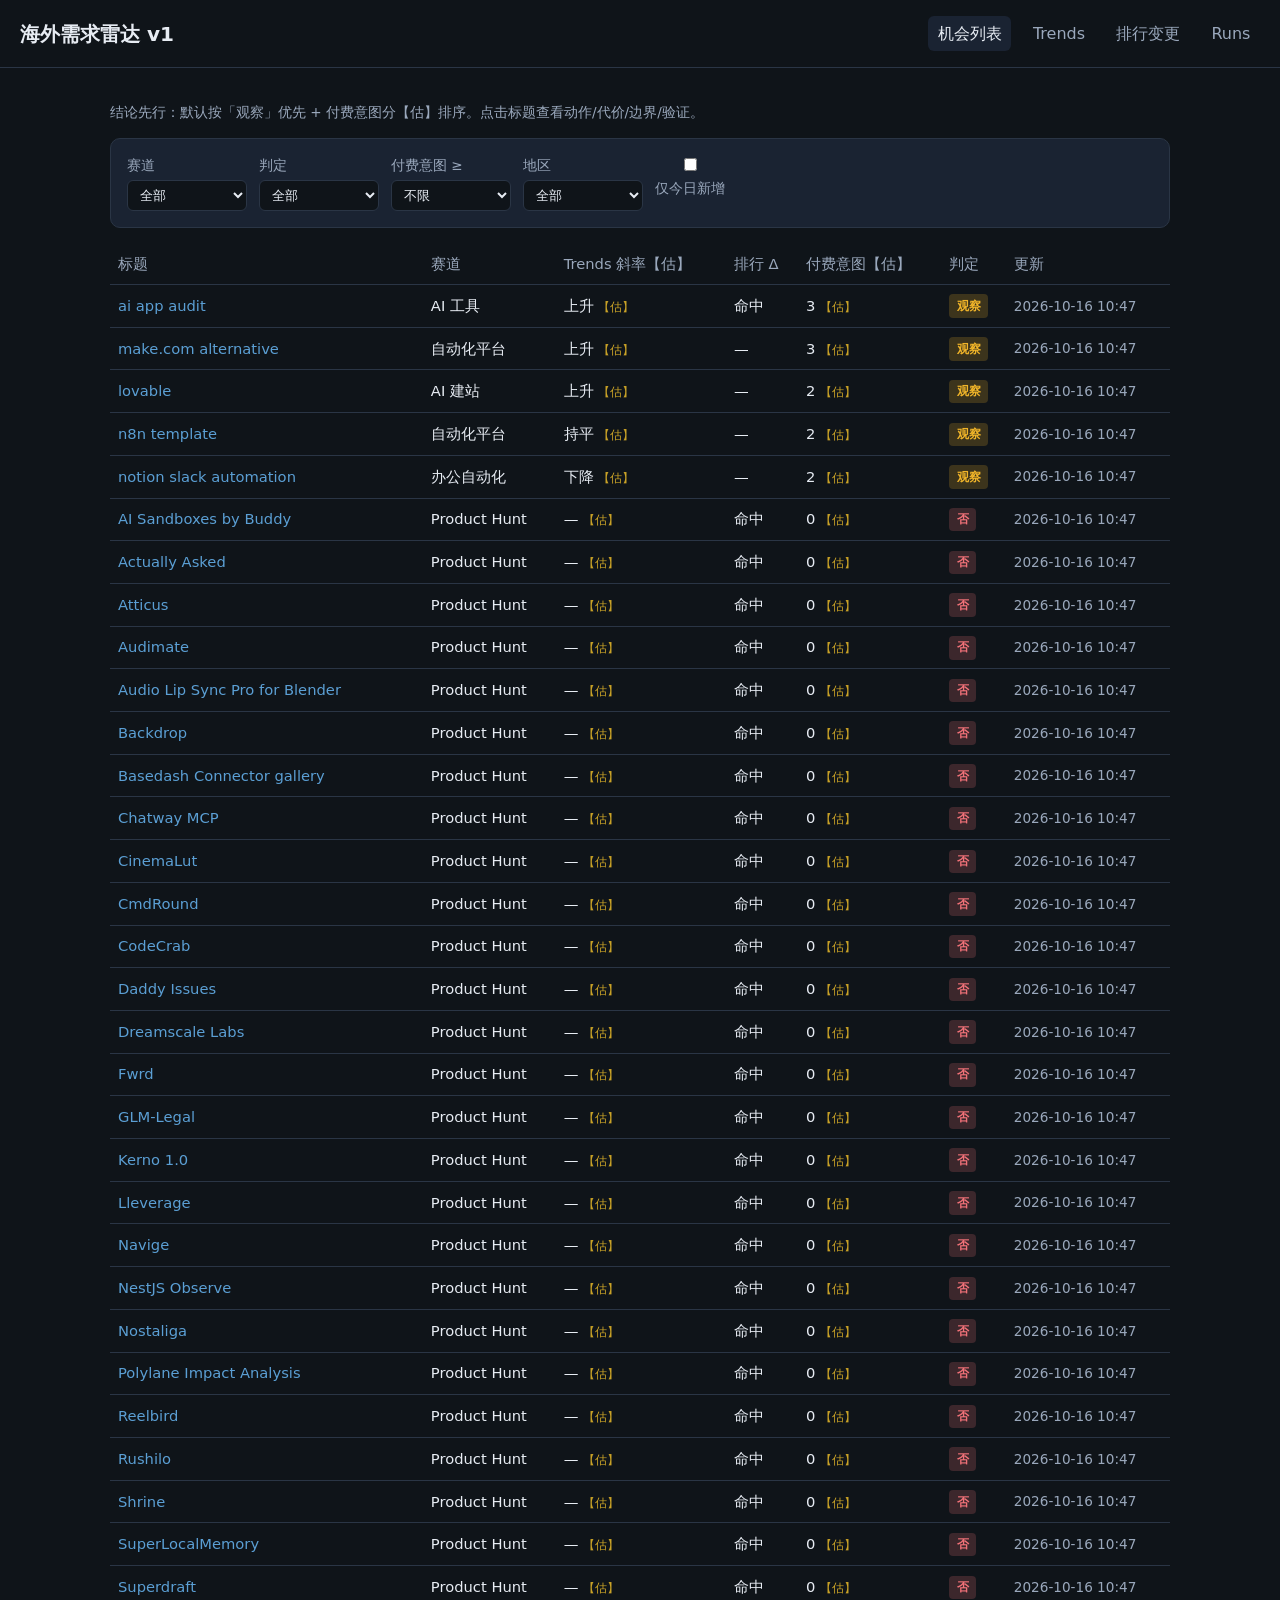
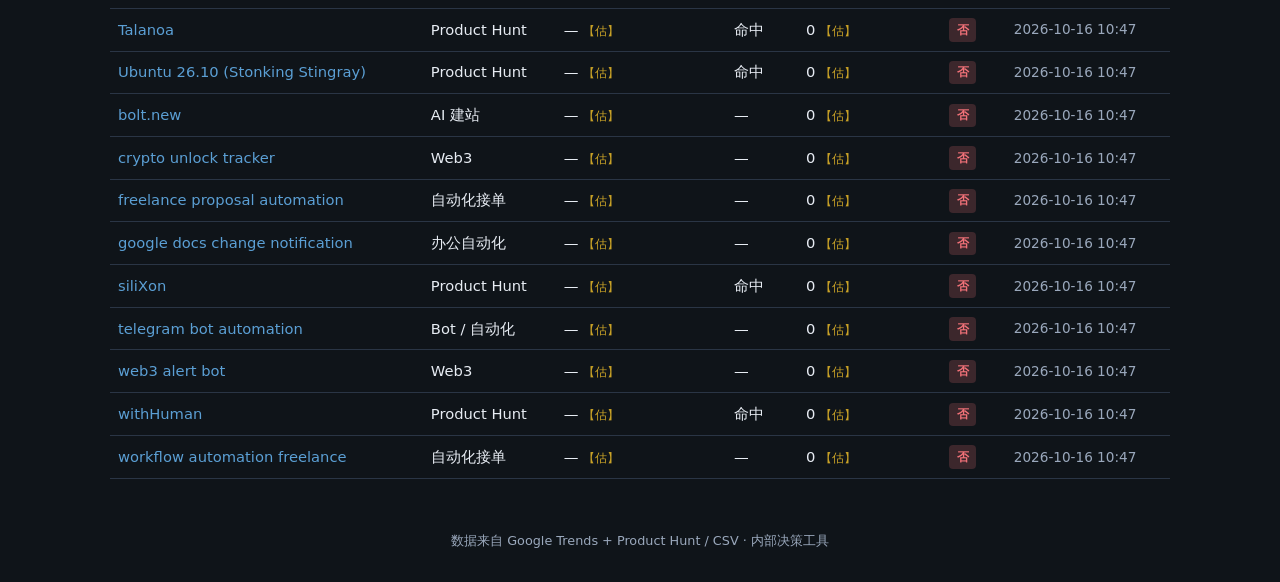
==== public/index.html @ d0a4141d "feat: 海外需求雷达 v1 — 四步流水线、静态站与 GitHub Actions Co-authored-by: gaopfEditer <1241961245@qq.com>" ====
<!DOCTYPE html>
<html lang="zh-Hans">
<head>
  <meta charset="UTF-8" />
  <meta name="viewport" content="width=device-width, initial-scale=1" />
  <title>海外需求雷达 — 机会列表</title>
  <link rel="stylesheet" href="assets/style.css" />
</head>
<body data-page="opportunities">
  <header>
    <h1>海外需求雷达 v1</h1>
    <nav>
      <a href="index.html" data-page="opportunities">机会列表</a>
      <a href="trends.html" data-page="trends">Trends</a>
      <a href="rankings.html" data-page="rankings">排行变更</a>
      <a href="runs.html" data-page="runs">Runs</a>
    </nav>
  </header>
  <main>
    <p class="meta">结论先行：默认按「观察」优先 + 付费意图分【估】排序。点击标题查看动作/代价/边界/验证。</p>
    <div class="filters" id="filters">
      <label>赛道 <select id="f-track"><option value="">全部</option></select></label>
      <label>判定 <select id="f-verdict"><option value="">全部</option><option>做</option><option>观察</option><option>否</option></select></label>
      <label>付费意图 ≥ <select id="f-pay"><option value="">不限</option><option value="1">1</option><option value="2">2</option><option value="3">3</option></select></label>
      <label>地区 <select id="f-geo"><option value="">全部</option></select></label>
      <label><input type="checkbox" id="f-today" /> 仅今日新增</label>
    </div>
    <table>
      <thead>
        <tr>
          <th>标题</th>
          <th>赛道</th>
          <th>Trends 斜率【估】</th>
          <th>排行 Δ</th>
          <th>付费意图【估】</th>
          <th>判定</th>
          <th class="hide-sm">更新</th>
        </tr>
      </thead>
      <tbody id="rows"></tbody>
    </table>
  </main>
  <footer>数据来自 Google Trends + Product Hunt / CSV · 内部决策工具</footer>
  <script type="module">
    import { loadJson, setActiveNav, verdictBadge, todayHK } from "./assets/app.js";
    setActiveNav();
    const data = await loadJson("opportunities.json");
    const cards = data.cards || [];
    const tracks = [...new Set(cards.map((c) => c.track))].sort();
    const geos = [...new Set(cards.map((c) => c.geo).filter(Boolean))].sort();
    const fTrack = document.getElementById("f-track");
    tracks.forEach((t) => { const o = document.createElement("option"); o.value = t; o.textContent = t; fTrack.appendChild(o); });
    const fGeo = document.getElementById("f-geo");
    geos.forEach((g) => { const o = document.createElement("option"); o.value = g; o.textContent = g; fGeo.appendChild(o); });

    function render() {
      const track = fTrack.value;
      const verdict = document.getElementById("f-verdict").value;
      const payMin = document.getElementById("f-pay").value;
      const geo = fGeo.value;
      const todayOnly = document.getElementById("f-today").checked;
      const t = todayHK();
      const filtered = cards.filter((c) => {
        if (track && c.track !== track) return false;
        if (verdict && c.verdict !== verdict) return false;
        if (payMin && (c.pay_intent_score || 0) < Number(payMin)) return false;
        if (geo && c.geo !== geo) return false;
        if (todayOnly && !(c.created_at || "").startsWith(t)) return false;
        return true;
      });
      document.getElementById("rows").innerHTML = filtered.map((c) => `
        <tr>
          <td><a href="detail.html?id=${encodeURIComponent(c.id)}">${c.title}</a></td>
          <td>${c.track}</td>
          <td>${c.slope_90d || "—"} <span class="est">【估】</span></td>
          <td>${c.rank_delta != null ? c.rank_delta : (c.ranking_hit === "yes" ? "命中" : "—")}</td>
          <td>${c.pay_intent_score ?? 0} <span class="est">【估】</span></td>
          <td>${verdictBadge(c.verdict)}</td>
          <td class="hide-sm meta">${(c.updated_at || "").slice(0, 16)}</td>
        </tr>
      `).join("") || "<tr><td colspan='7'>无匹配机会卡</td></tr>";
    }
    ["change", "input"].forEach((ev) => document.getElementById("filters").addEventListener(ev, render));
    render();
  </script>
</body>
</html>
---- public/assets/style.css ----
:root {
  --bg: #0f1419;
  --card: #1a2332;
  --text: #e7ecf3;
  --muted: #9aa8bc;
  --accent: #5b9fd4;
  --green: #3dd68c;
  --amber: #f0b429;
  --red: #f07178;
  --border: #2a3545;
  --est: #c9a227;
}
* { box-sizing: border-box; }
body {
  margin: 0;
  font-family: "Segoe UI", system-ui, sans-serif;
  background: var(--bg);
  color: var(--text);
  line-height: 1.5;
}
a { color: var(--accent); text-decoration: none; }
a:hover { text-decoration: underline; }
header {
  padding: 1rem 1.25rem;
  border-bottom: 1px solid var(--border);
  display: flex;
  flex-wrap: wrap;
  gap: 1rem;
  align-items: center;
  justify-content: space-between;
}
header h1 { margin: 0; font-size: 1.25rem; font-weight: 600; }
nav { display: flex; flex-wrap: wrap; gap: 0.75rem; }
nav a {
  color: var(--muted);
  padding: 0.35rem 0.6rem;
  border-radius: 6px;
}
nav a.active, nav a:hover { color: var(--text); background: var(--card); }
main { max-width: 1100px; margin: 0 auto; padding: 1.25rem; }
.filters {
  display: flex;
  flex-wrap: wrap;
  gap: 0.75rem;
  margin-bottom: 1rem;
  padding: 1rem;
  background: var(--card);
  border-radius: 10px;
  border: 1px solid var(--border);
}
.filters label { font-size: 0.85rem; color: var(--muted); display: flex; flex-direction: column; gap: 0.25rem; }
select, input[type="search"] {
  background: var(--bg);
  color: var(--text);
  border: 1px solid var(--border);
  border-radius: 6px;
  padding: 0.4rem 0.5rem;
  min-width: 120px;
}
table {
  width: 100%;
  border-collapse: collapse;
  font-size: 0.92rem;
}
th, td {
  text-align: left;
  padding: 0.55rem 0.5rem;
  border-bottom: 1px solid var(--border);
}
th { color: var(--muted); font-weight: 500; }
tr:hover td { background: rgba(255,255,255,0.02); }
.badge {
  display: inline-block;
  padding: 0.15rem 0.45rem;
  border-radius: 4px;
  font-size: 0.78rem;
  font-weight: 600;
}
.badge-做 { background: rgba(61,214,140,0.2); color: var(--green); }
.badge-观察 { background: rgba(240,180,41,0.2); color: var(--amber); }
.badge-否 { background: rgba(240,113,120,0.2); color: var(--red); }
.est { color: var(--est); font-size: 0.75rem; }
.card-detail section {
  background: var(--card);
  border: 1px solid var(--border);
  border-radius: 10px;
  padding: 1rem 1.1rem;
  margin-bottom: 1rem;
}
.card-detail h2 { margin: 0 0 0.5rem; font-size: 1rem; color: var(--accent); }
.meta { color: var(--muted); font-size: 0.85rem; margin-bottom: 1rem; }
.status-ok { color: var(--green); }
.status-fail { color: var(--red); }
.status-partial { color: var(--amber); }
footer {
  text-align: center;
  padding: 2rem 1rem;
  color: var(--muted);
  font-size: 0.8rem;
}
@media (max-width: 640px) {
  table { font-size: 0.82rem; }
  .hide-sm { display: none; }
}
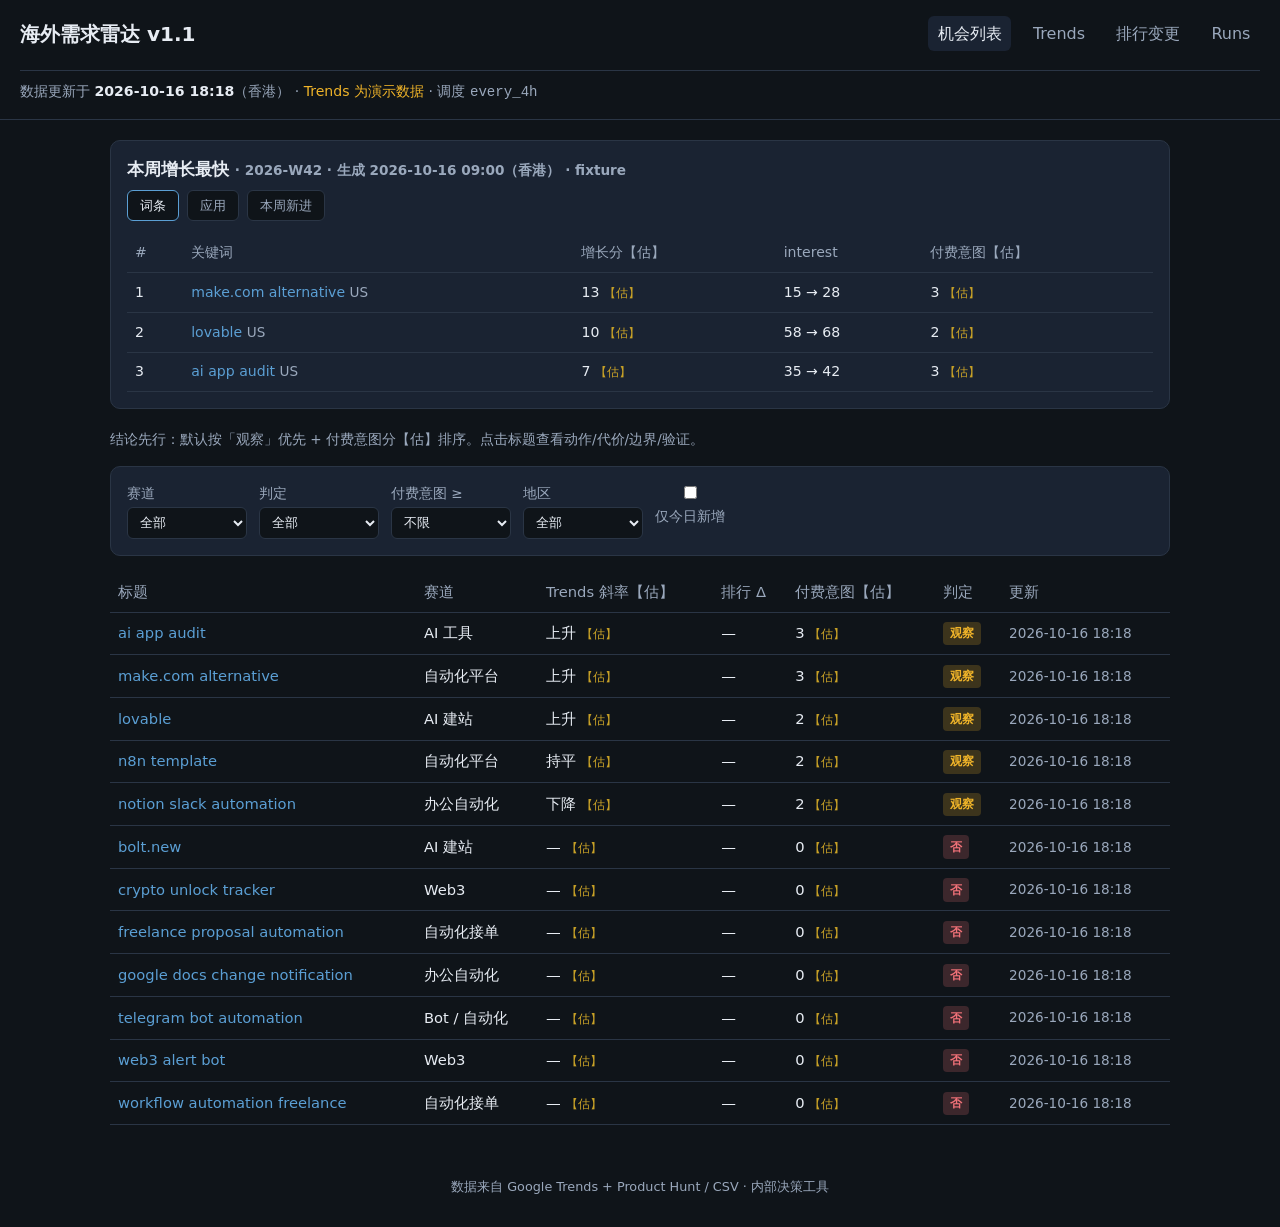
==== commit bccb87ea: "feat: v1.1 每4h调度、meta 页眉、周榜步骤 E 与首页区块 Co-authored-by: gaopfEditer <1241961245@qq.com>" ====
--- a/public/index.html
+++ b/public/index.html
@@ -8,15 +8,35 @@
 </head>
 <body data-page="opportunities">
   <header>
-    <h1>海外需求雷达 v1</h1>
-    <nav>
-      <a href="index.html" data-page="opportunities">机会列表</a>
-      <a href="trends.html" data-page="trends">Trends</a>
-      <a href="rankings.html" data-page="rankings">排行变更</a>
-      <a href="runs.html" data-page="runs">Runs</a>
-    </nav>
+    <div class="header-top">
+      <h1>海外需求雷达 v1.1</h1>
+      <nav>
+        <a href="index.html" data-page="opportunities">机会列表</a>
+        <a href="trends.html" data-page="trends">Trends</a>
+        <a href="rankings.html" data-page="rankings">排行变更</a>
+        <a href="runs.html" data-page="runs">Runs</a>
+      </nav>
+    </div>
+    <div id="site-meta-bar" class="site-meta-bar">加载元数据…</div>
   </header>
   <main>
+    <section class="weekly-section" id="weekly">
+      <h2>本周增长最快 <span class="meta" id="weekly-label"></span></h2>
+      <div class="weekly-tabs">
+        <button type="button" class="active" data-tab="kw">词条</button>
+        <button type="button" data-tab="apps">应用</button>
+        <button type="button" data-tab="new">本周新进</button>
+      </div>
+      <div class="weekly-panel active" data-panel="kw">
+        <table><thead><tr><th>#</th><th>关键词</th><th>增长分【估】</th><th>interest</th><th>付费意图【估】</th></tr></thead><tbody id="weekly-kw"></tbody></table>
+      </div>
+      <div class="weekly-panel" data-panel="apps">
+        <table><thead><tr><th>#</th><th>产品</th><th>增长分【估】</th><th>名次 Δ</th><th>信号</th></tr></thead><tbody id="weekly-apps"></tbody></table>
+      </div>
+      <div class="weekly-panel" data-panel="new">
+        <table><thead><tr><th>#</th><th>产品</th><th>名次</th><th>信号</th></tr></thead><tbody id="weekly-new"></tbody></table>
+      </div>
+    </section>
     <p class="meta">结论先行：默认按「观察」优先 + 付费意图分【估】排序。点击标题查看动作/代价/边界/验证。</p>
     <div class="filters" id="filters">
       <label>赛道 <select id="f-track"><option value="">全部</option></select></label>
@@ -42,8 +62,43 @@
   </main>
   <footer>数据来自 Google Trends + Product Hunt / CSV · 内部决策工具</footer>
   <script type="module">
-    import { loadJson, setActiveNav, verdictBadge, todayHK } from "./assets/app.js";
+    import { loadJson, setActiveNav, verdictBadge, todayHK, renderSiteMetaBar, initWeeklyTabs, formatMetaDisplay } from "./assets/app.js";
     setActiveNav();
+    await renderSiteMetaBar();
+    initWeeklyTabs();
+
+    try {
+      const weekly = await loadJson("weekly_movers.json");
+      document.getElementById("weekly-label").textContent =
+        `· ${weekly.week || ""} · 生成 ${formatMetaDisplay(weekly.generated_at)}（香港）${weekly.source === "fixture" ? " · fixture" : ""}`;
+      const kwRows = (weekly.keywords_top || []).map((r) => `
+        <tr>
+          <td>${r.rank}</td>
+          <td><a href="trends.html">${r.keyword}</a> <span class="meta">${r.geo || ""}</span></td>
+          <td>${r.growth_score} <span class="est">【估】</span></td>
+          <td>${r.interest_prev} → ${r.interest_now}</td>
+          <td>${r.pay_intent_score ?? 0} <span class="est">【估】</span></td>
+        </tr>`).join("") || "<tr><td colspan='5'>暂无周榜词条</td></tr>";
+      document.getElementById("weekly-kw").innerHTML = kwRows;
+      document.getElementById("weekly-apps").innerHTML = (weekly.apps_top || []).map((r) => `
+        <tr>
+          <td>${r.rank}</td>
+          <td>${r.url ? `<a href="${r.url}" target="_blank" rel="noopener">${r.name}</a>` : r.name}</td>
+          <td>${r.growth_score ?? "—"} <span class="est">【估】</span></td>
+          <td>${r.rank_delta ?? "—"}</td>
+          <td>${r.signal_note || "—"}</td>
+        </tr>`).join("") || "<tr><td colspan='5'>暂无</td></tr>";
+      document.getElementById("weekly-new").innerHTML = (weekly.new_entries || []).map((r) => `
+        <tr>
+          <td>${r.rank}</td>
+          <td>${r.url ? `<a href="${r.url}" target="_blank" rel="noopener">${r.name}</a>` : r.name}</td>
+          <td>${r.rank_now ?? "—"}</td>
+          <td>${r.signal_note || "新进榜"}</td>
+        </tr>`).join("") || "<tr><td colspan='4'>暂无新进</td></tr>";
+    } catch (e) {
+      document.getElementById("weekly-label").textContent = "· 无法加载 weekly_movers.json";
+    }
+
     const data = await loadJson("opportunities.json");
     const cards = data.cards || [];
     const tracks = [...new Set(cards.map((c) => c.track))].sort();
--- a/public/assets/style.css
+++ b/public/assets/style.css
@@ -24,12 +24,48 @@
   padding: 1rem 1.25rem;
   border-bottom: 1px solid var(--border);
   display: flex;
+  flex-direction: column;
+  gap: 0.5rem;
+}
+.header-top {
+  display: flex;
   flex-wrap: wrap;
   gap: 1rem;
   align-items: center;
   justify-content: space-between;
+  width: 100%;
 }
 header h1 { margin: 0; font-size: 1.25rem; font-weight: 600; }
+.site-meta-bar {
+  width: 100%;
+  margin-top: 0.65rem;
+  padding-top: 0.65rem;
+  border-top: 1px solid var(--border);
+  font-size: 0.88rem;
+  color: var(--muted);
+}
+.site-meta-bar strong { color: var(--text); }
+.weekly-section {
+  margin-bottom: 1.25rem;
+  padding: 1rem;
+  background: var(--card);
+  border: 1px solid var(--border);
+  border-radius: 10px;
+}
+.weekly-section h2 { margin: 0 0 0.5rem; font-size: 1.05rem; }
+.weekly-tabs { display: flex; gap: 0.5rem; margin-bottom: 0.75rem; }
+.weekly-tabs button {
+  background: var(--bg);
+  color: var(--muted);
+  border: 1px solid var(--border);
+  border-radius: 6px;
+  padding: 0.35rem 0.75rem;
+  cursor: pointer;
+}
+.weekly-tabs button.active { color: var(--text); border-color: var(--accent); }
+.weekly-panel { display: none; }
+.weekly-panel.active { display: block; }
+.weekly-panel table { font-size: 0.88rem; }
 nav { display: flex; flex-wrap: wrap; gap: 0.75rem; }
 nav a {
   color: var(--muted);
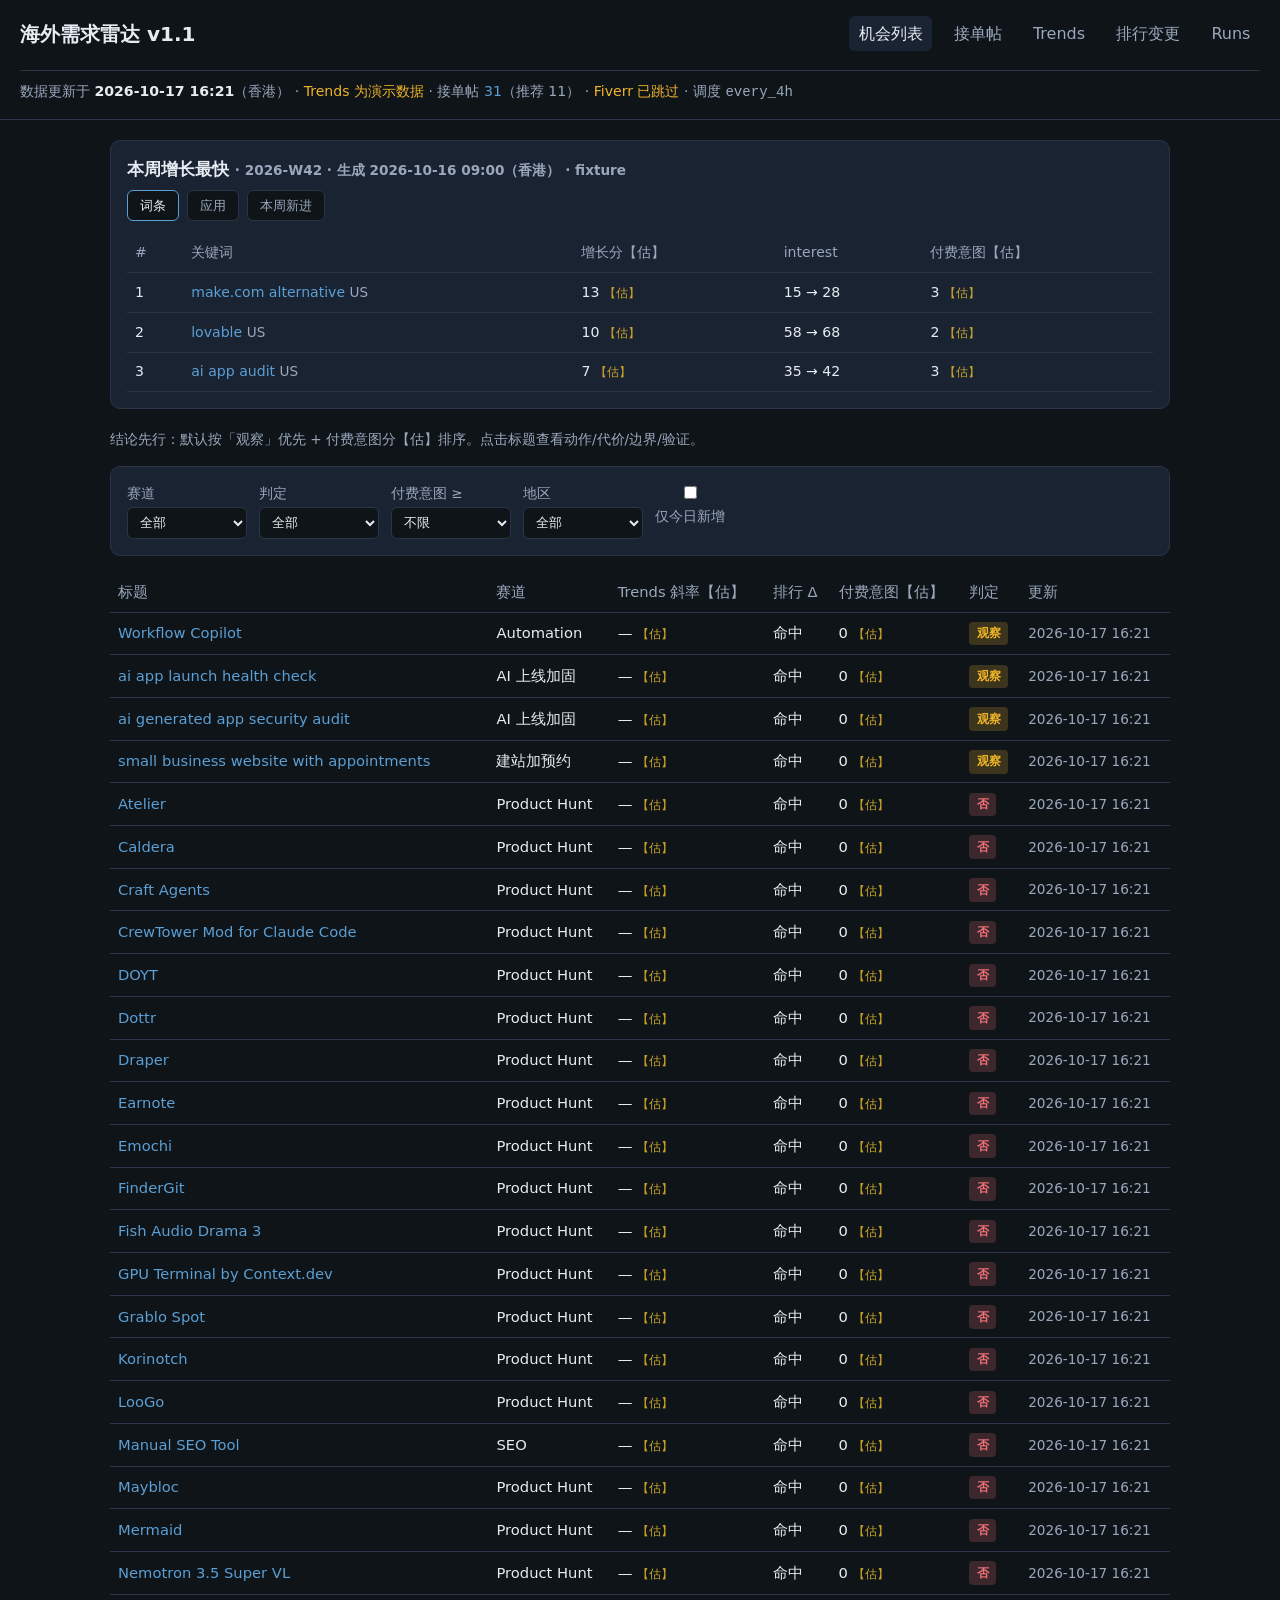
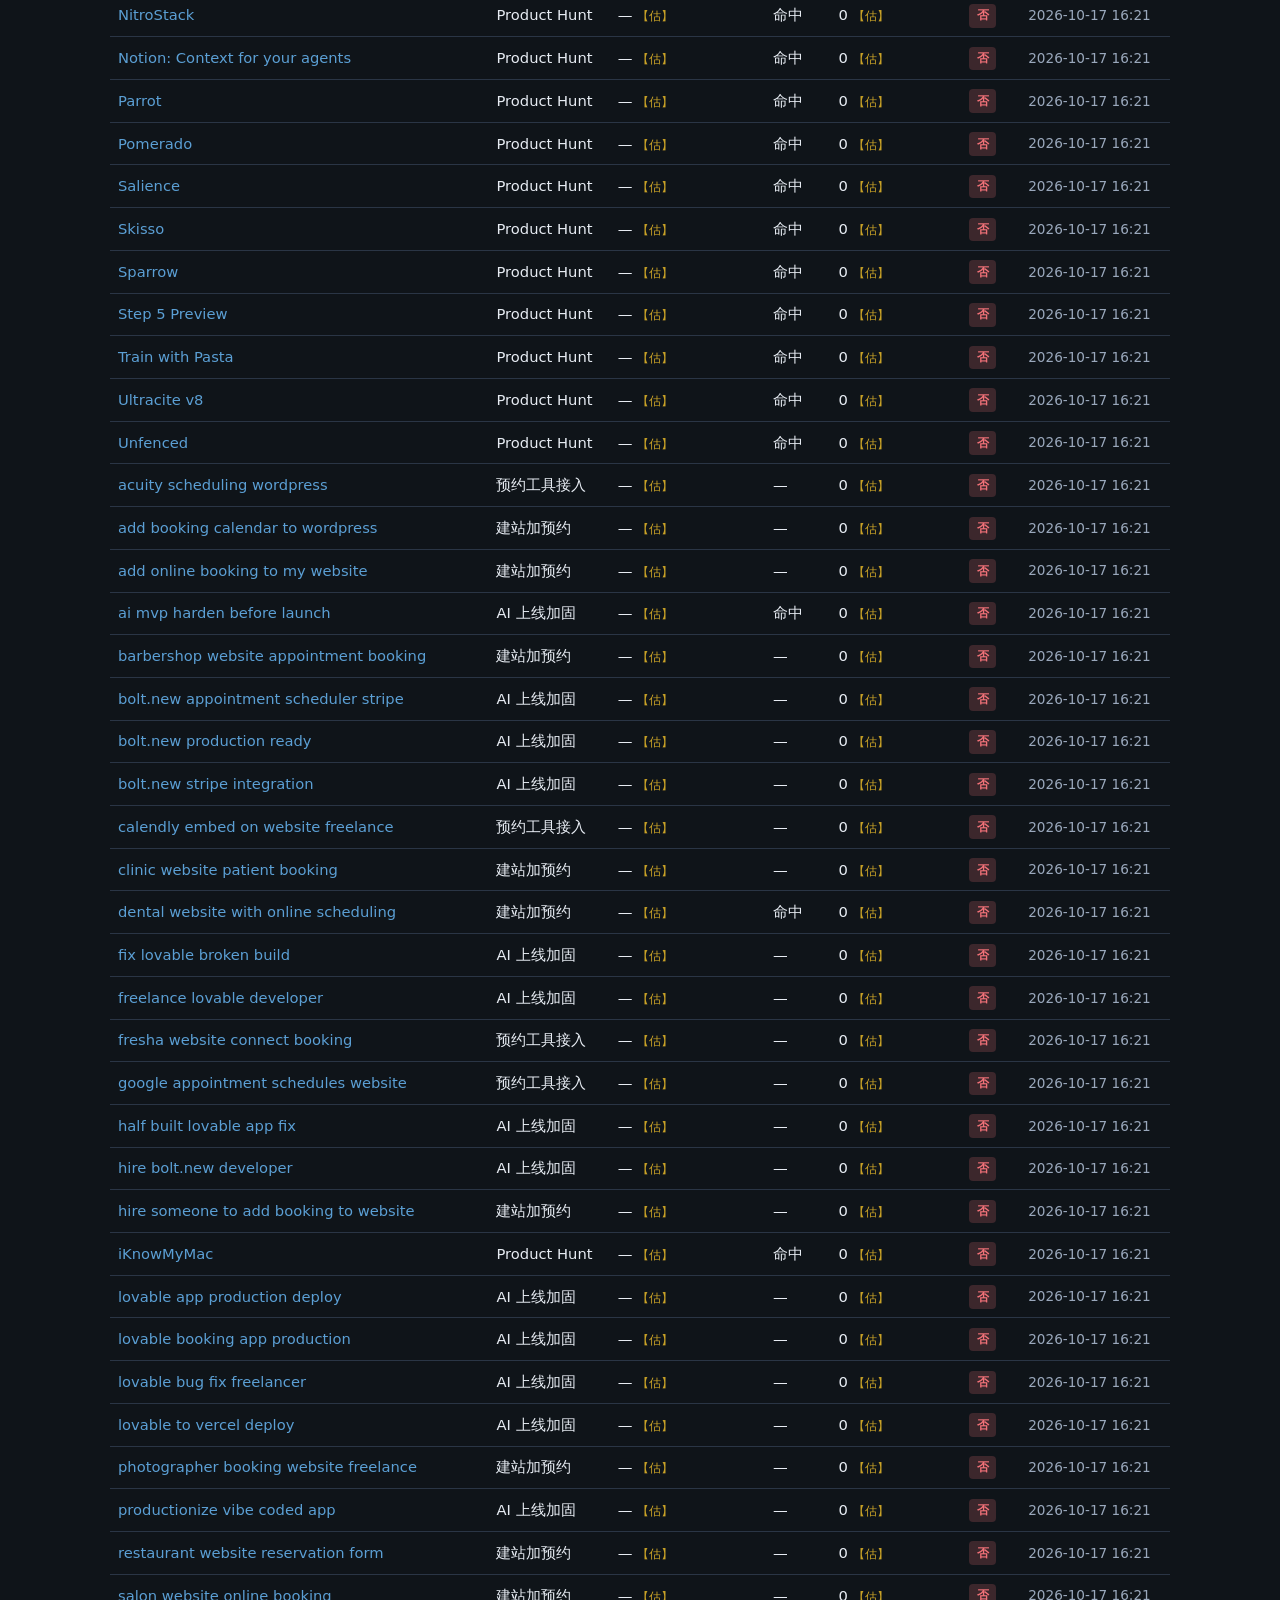
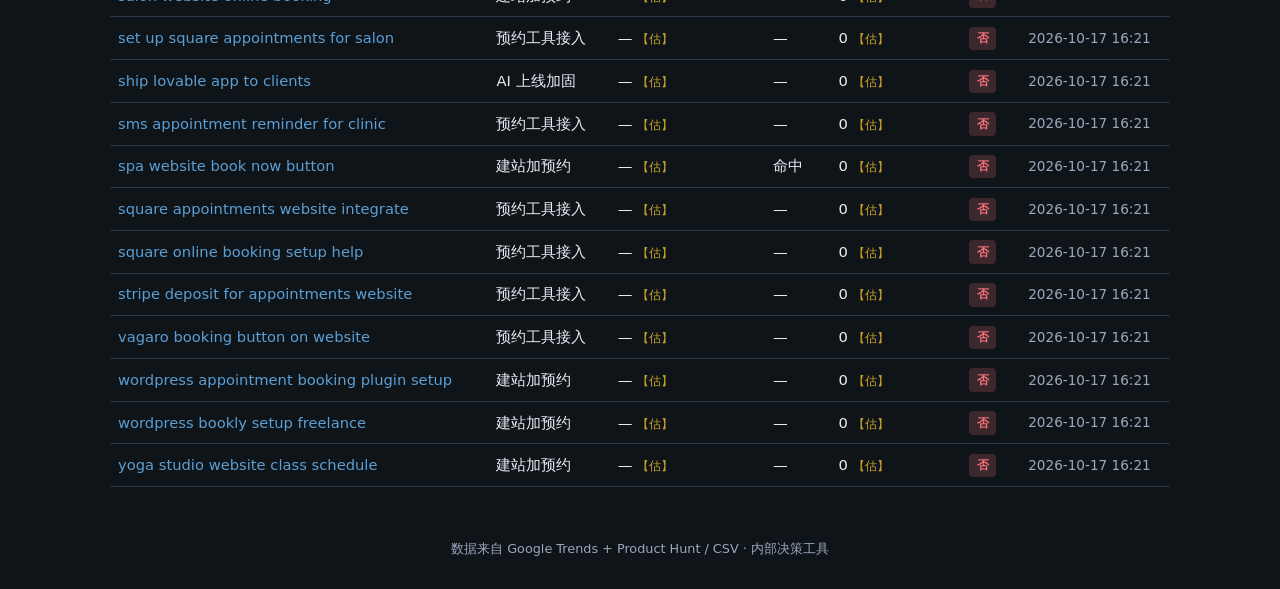
==== commit 36d73dd0: "feat(jobs): Freelancer/Fiverr open leads ingest and jobs panel - Add dual-track screening lib and in" ====
--- a/public/index.html
+++ b/public/index.html
@@ -12,6 +12,7 @@
       <h1>海外需求雷达 v1.1</h1>
       <nav>
         <a href="index.html" data-page="opportunities">机会列表</a>
+        <a href="jobs.html" data-page="jobs">接单帖</a>
         <a href="trends.html" data-page="trends">Trends</a>
         <a href="rankings.html" data-page="rankings">排行变更</a>
         <a href="runs.html" data-page="runs">Runs</a>
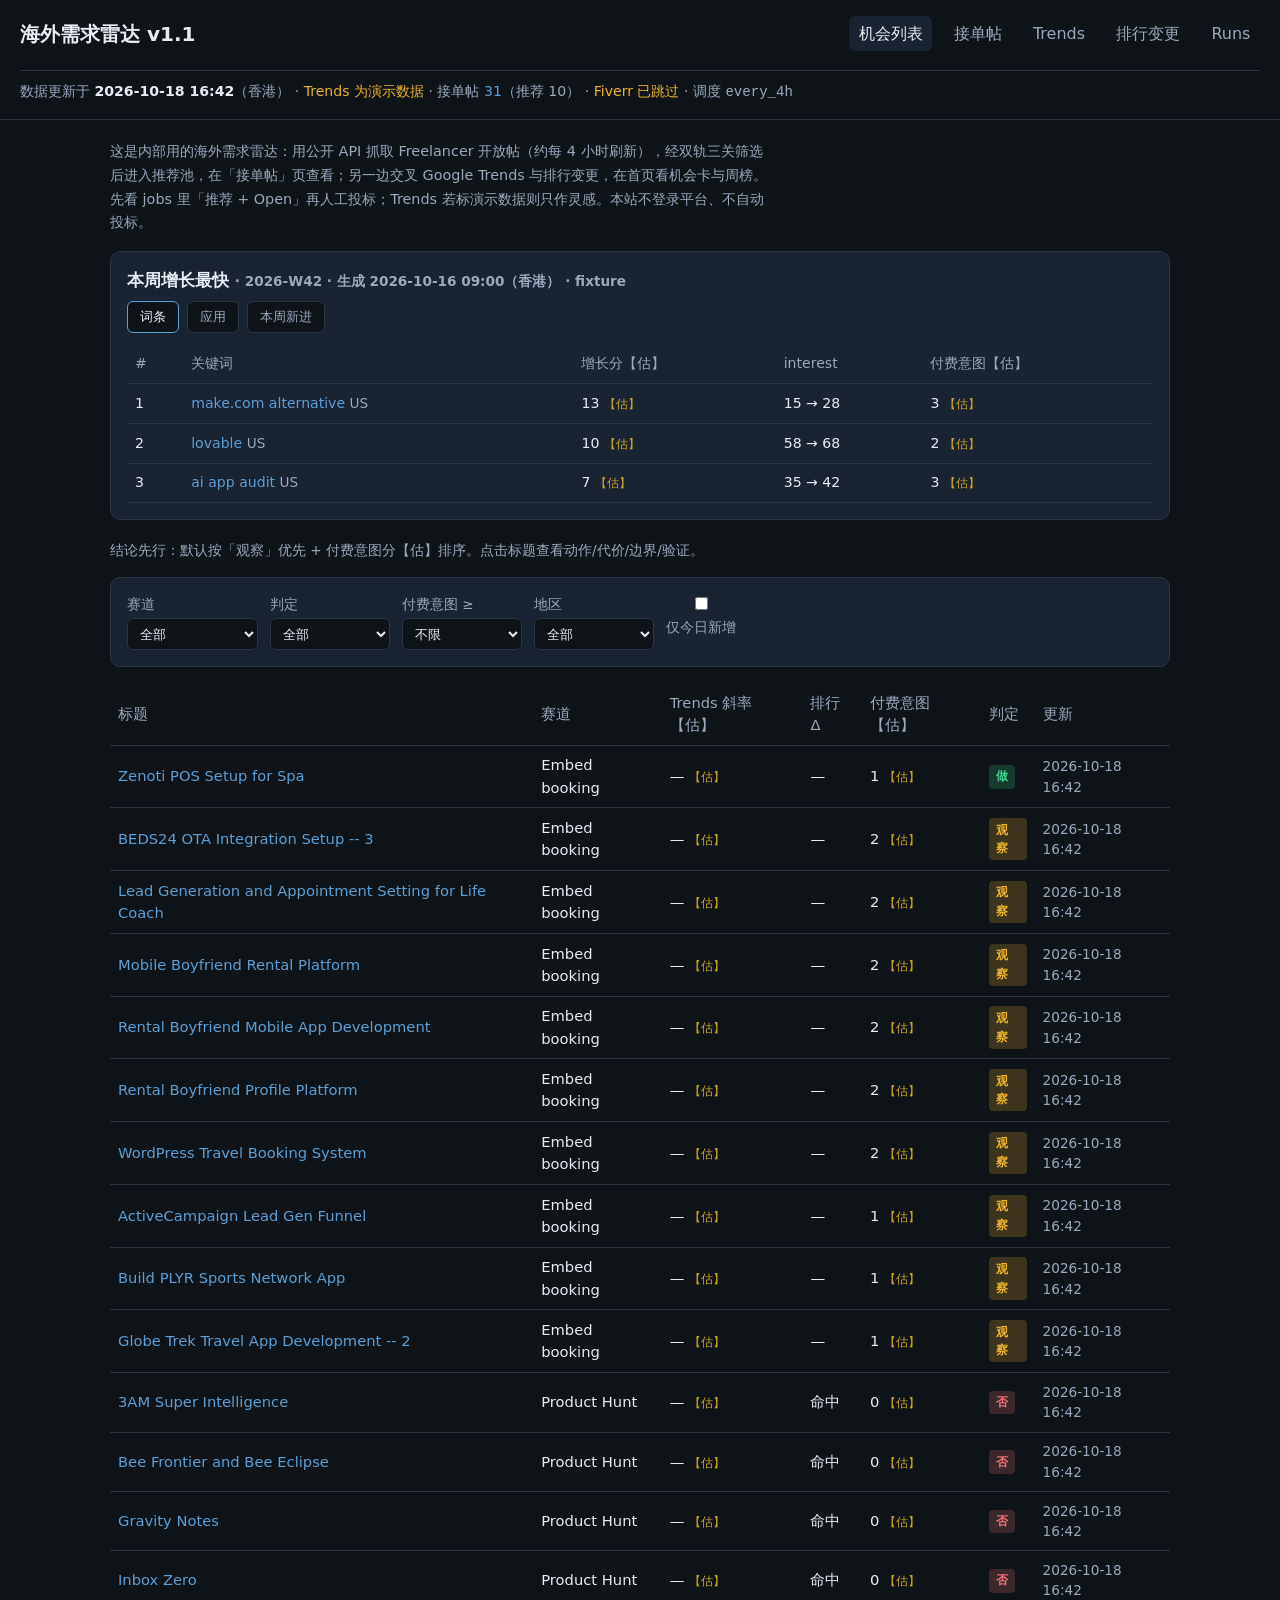
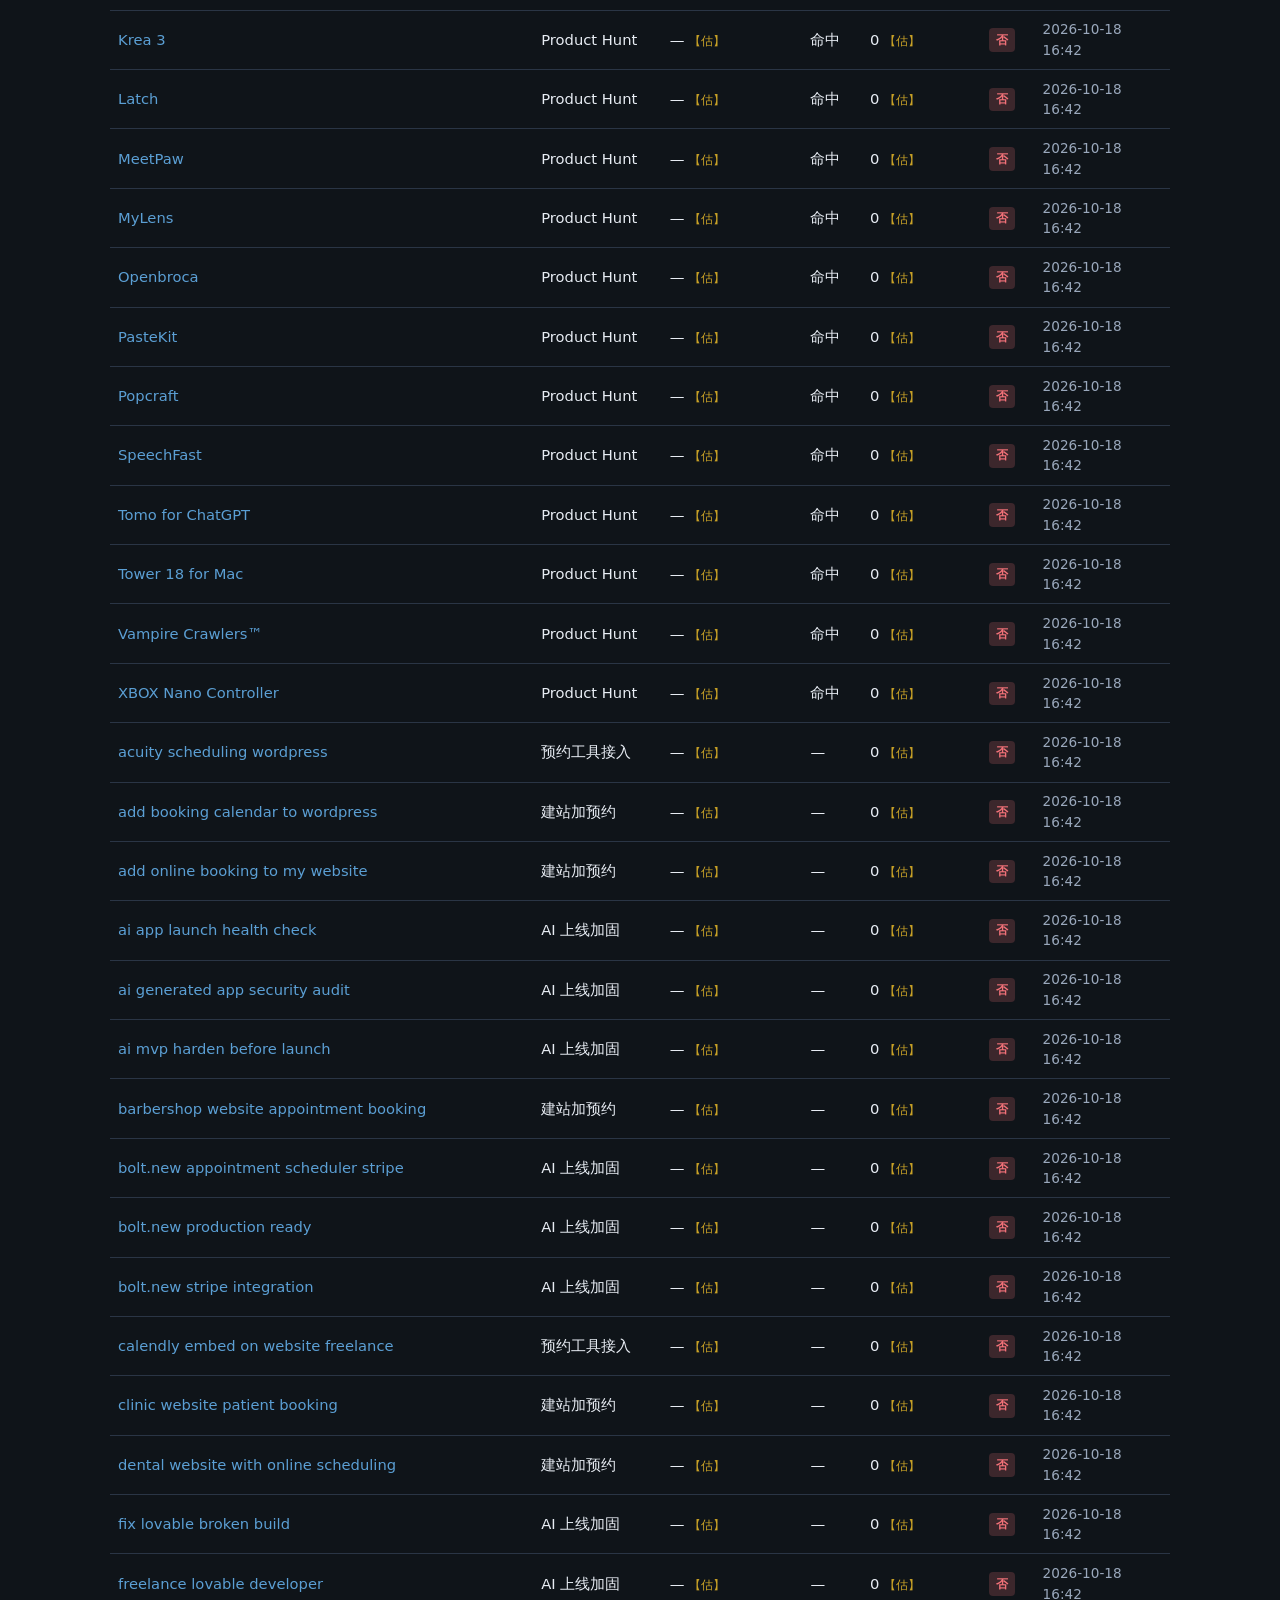
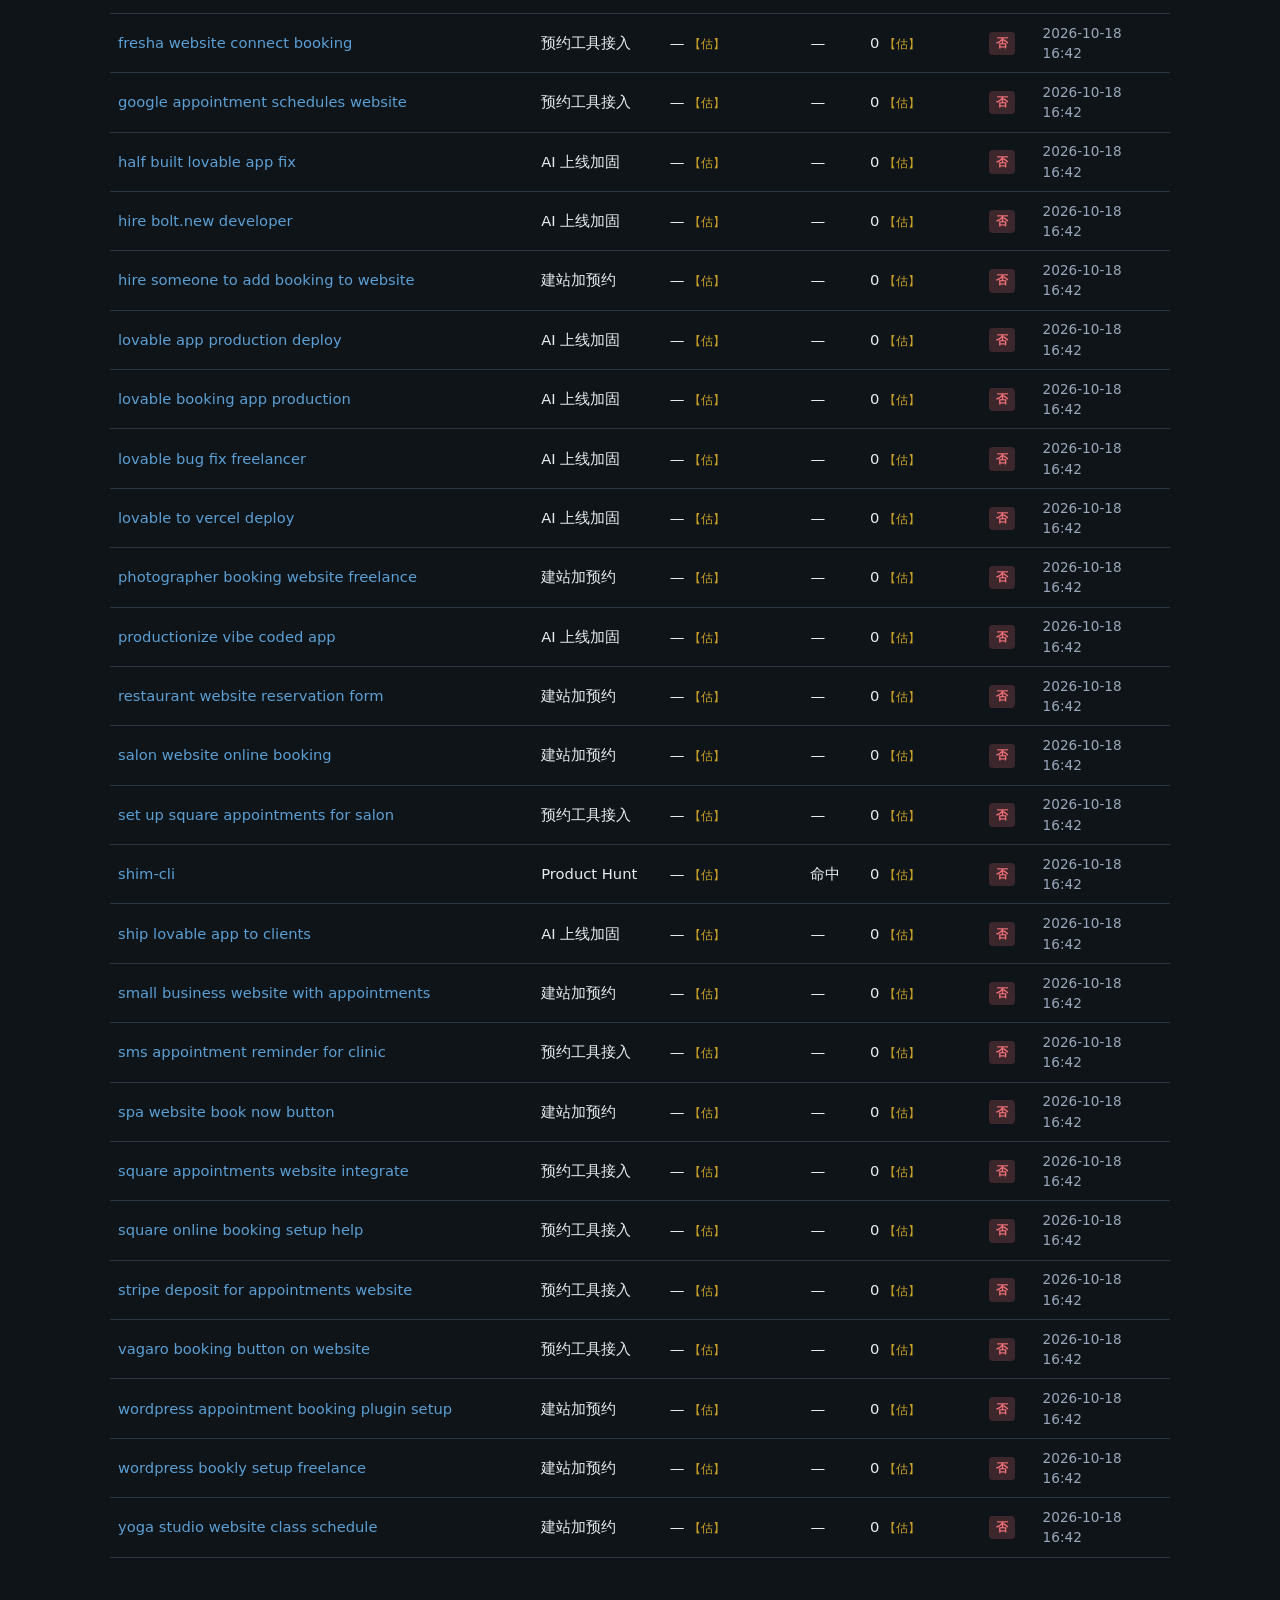
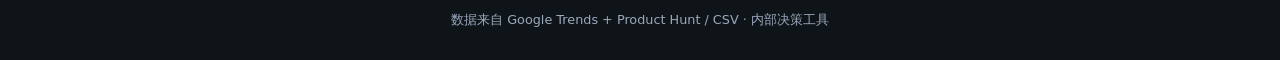
==== commit 7217d985: "feat: 首页标题下增加中文站点简介 Co-authored-by: gaopfEditer <1241961245@qq.com>" ====
--- a/public/index.html
+++ b/public/index.html
@@ -21,6 +21,7 @@
     <div id="site-meta-bar" class="site-meta-bar">加载元数据…</div>
   </header>
   <main>
+    <p class="site-intro">这是内部用的海外需求雷达：用公开 API 抓取 Freelancer 开放帖（约每 4 小时刷新），经双轨三关筛选后进入推荐池，在「接单帖」页查看；另一边交叉 Google Trends 与排行变更，在首页看机会卡与周榜。先看 jobs 里「推荐 + Open」再人工投标；Trends 若标演示数据则只作灵感。本站不登录平台、不自动投标。</p>
     <section class="weekly-section" id="weekly">
       <h2>本周增长最快 <span class="meta" id="weekly-label"></span></h2>
       <div class="weekly-tabs">
--- a/public/assets/style.css
+++ b/public/assets/style.css
@@ -45,6 +45,13 @@
   color: var(--muted);
 }
 .site-meta-bar strong { color: var(--text); }
+.site-intro {
+  margin: 0 0 1rem;
+  max-width: 72ch;
+  font-size: 0.9rem;
+  line-height: 1.65;
+  color: var(--muted);
+}
 .weekly-section {
   margin-bottom: 1.25rem;
   padding: 1rem;
@@ -85,6 +92,17 @@
   border: 1px solid var(--border);
 }
 .filters label { font-size: 0.85rem; color: var(--muted); display: flex; flex-direction: column; gap: 0.25rem; }
+.filters label.filter-grow { flex: 1 1 200px; min-width: 160px; }
+.filters label.filter-grow input[type="search"] { min-width: 100%; width: 100%; }
+.filters input[type="number"] {
+  background: var(--bg);
+  color: var(--text);
+  border: 1px solid var(--border);
+  border-radius: 6px;
+  padding: 0.4rem 0.5rem;
+  min-width: 88px;
+  max-width: 120px;
+}
 select, input[type="search"] {
   background: var(--bg);
   color: var(--text);
@@ -134,6 +152,47 @@
   color: var(--muted);
   font-size: 0.8rem;
 }
+.job-actions {
+  margin-top: -0.5rem;
+  padding-top: 0.65rem;
+  align-items: center;
+  gap: 0.5rem;
+}
+.btn-secondary, .btn-pin {
+  background: var(--bg);
+  color: var(--muted);
+  border: 1px solid var(--border);
+  border-radius: 6px;
+  padding: 0.35rem 0.65rem;
+  cursor: pointer;
+  font-size: 0.85rem;
+}
+.btn-secondary:hover, .btn-pin:hover { color: var(--text); border-color: var(--accent); }
+.btn-pin {
+  padding: 0.2rem 0.45rem;
+  font-size: 1rem;
+  line-height: 1;
+}
+.btn-file {
+  font-size: 0.85rem;
+  color: var(--muted);
+  cursor: pointer;
+  padding: 0.35rem 0.65rem;
+  border: 1px solid var(--border);
+  border-radius: 6px;
+  background: var(--bg);
+}
+.btn-file:hover { color: var(--text); border-color: var(--accent); }
+.badge-viewed {
+  background: rgba(154, 168, 188, 0.2);
+  color: var(--muted);
+  margin-right: 0.25rem;
+}
+tr.job-row-viewed td { color: var(--muted); }
+tr.job-row-viewed a.job-title-link { color: var(--muted); }
+tr.job-row-important td:first-child + td + td + td + td { font-weight: 500; }
+tr.job-row-important .btn-pin { color: var(--amber); border-color: rgba(240, 180, 41, 0.45); }
+
 @media (max-width: 640px) {
   table { font-size: 0.82rem; }
   .hide-sm { display: none; }
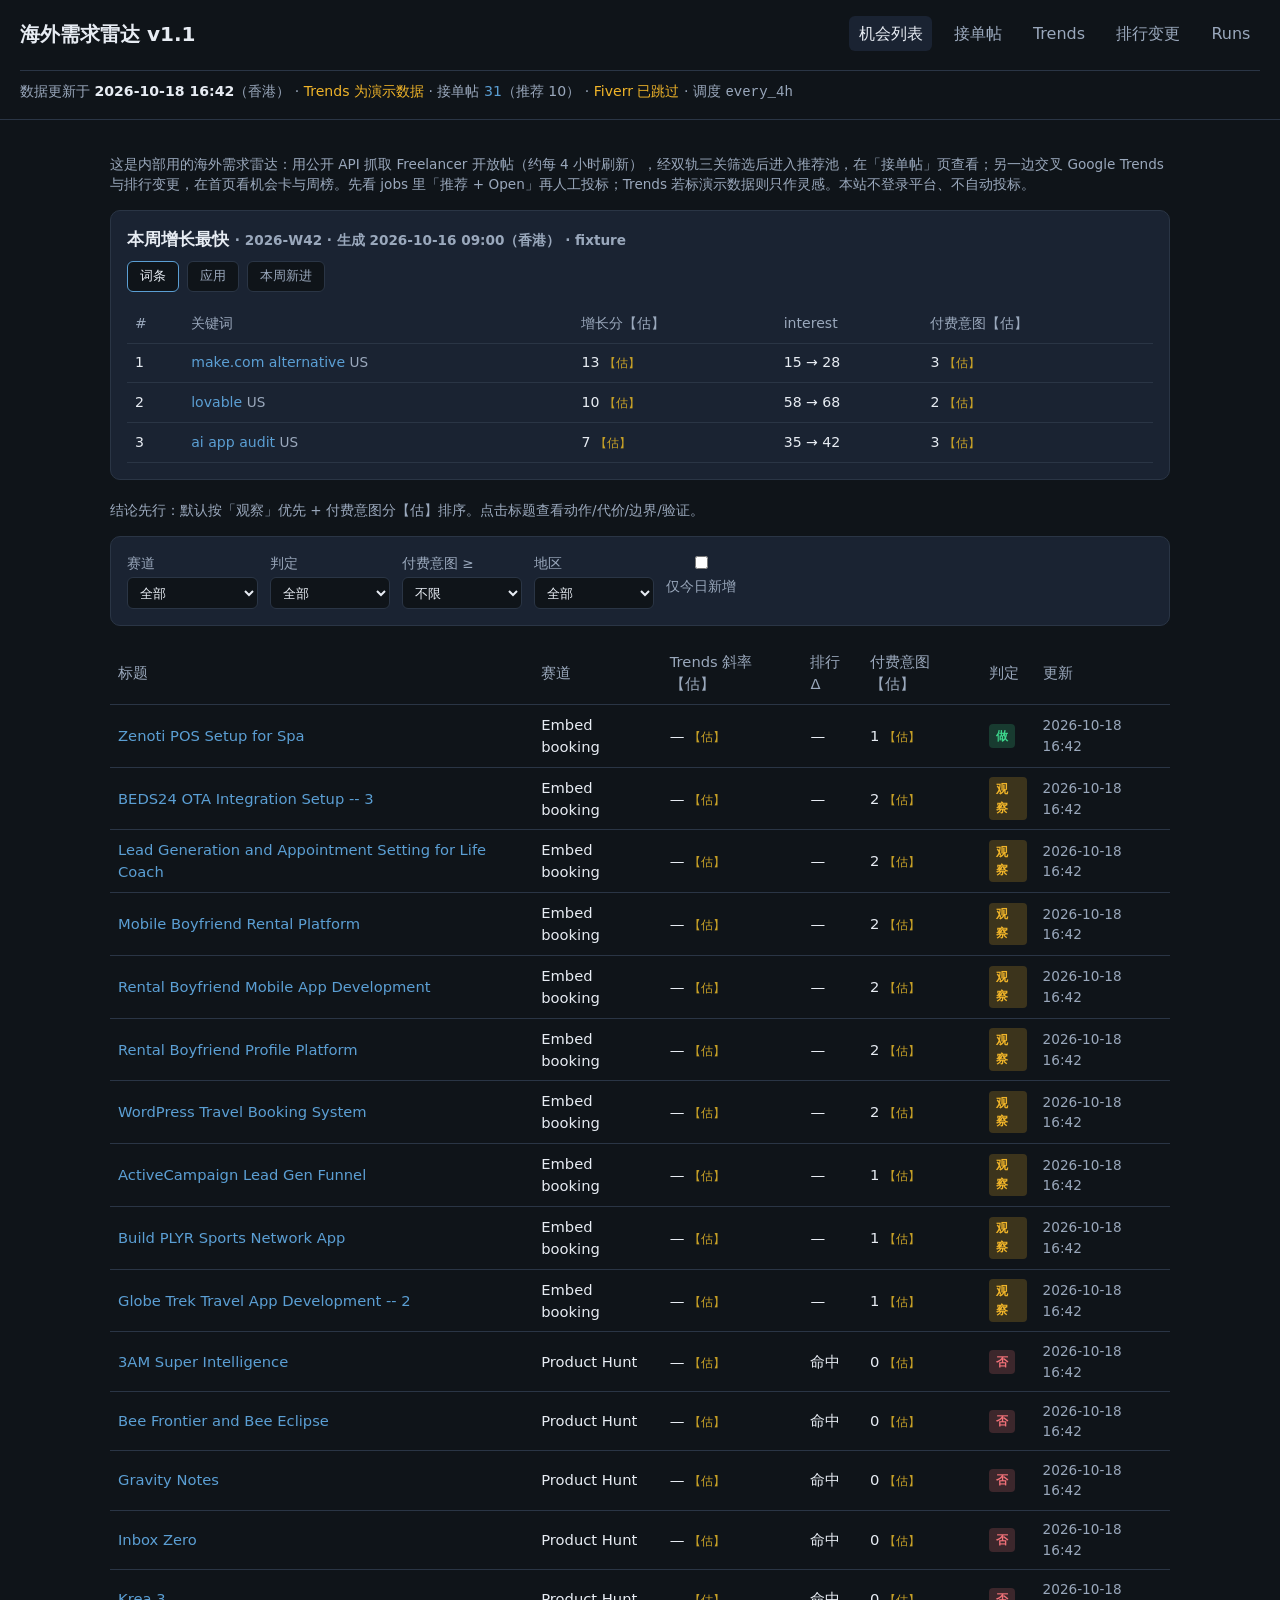
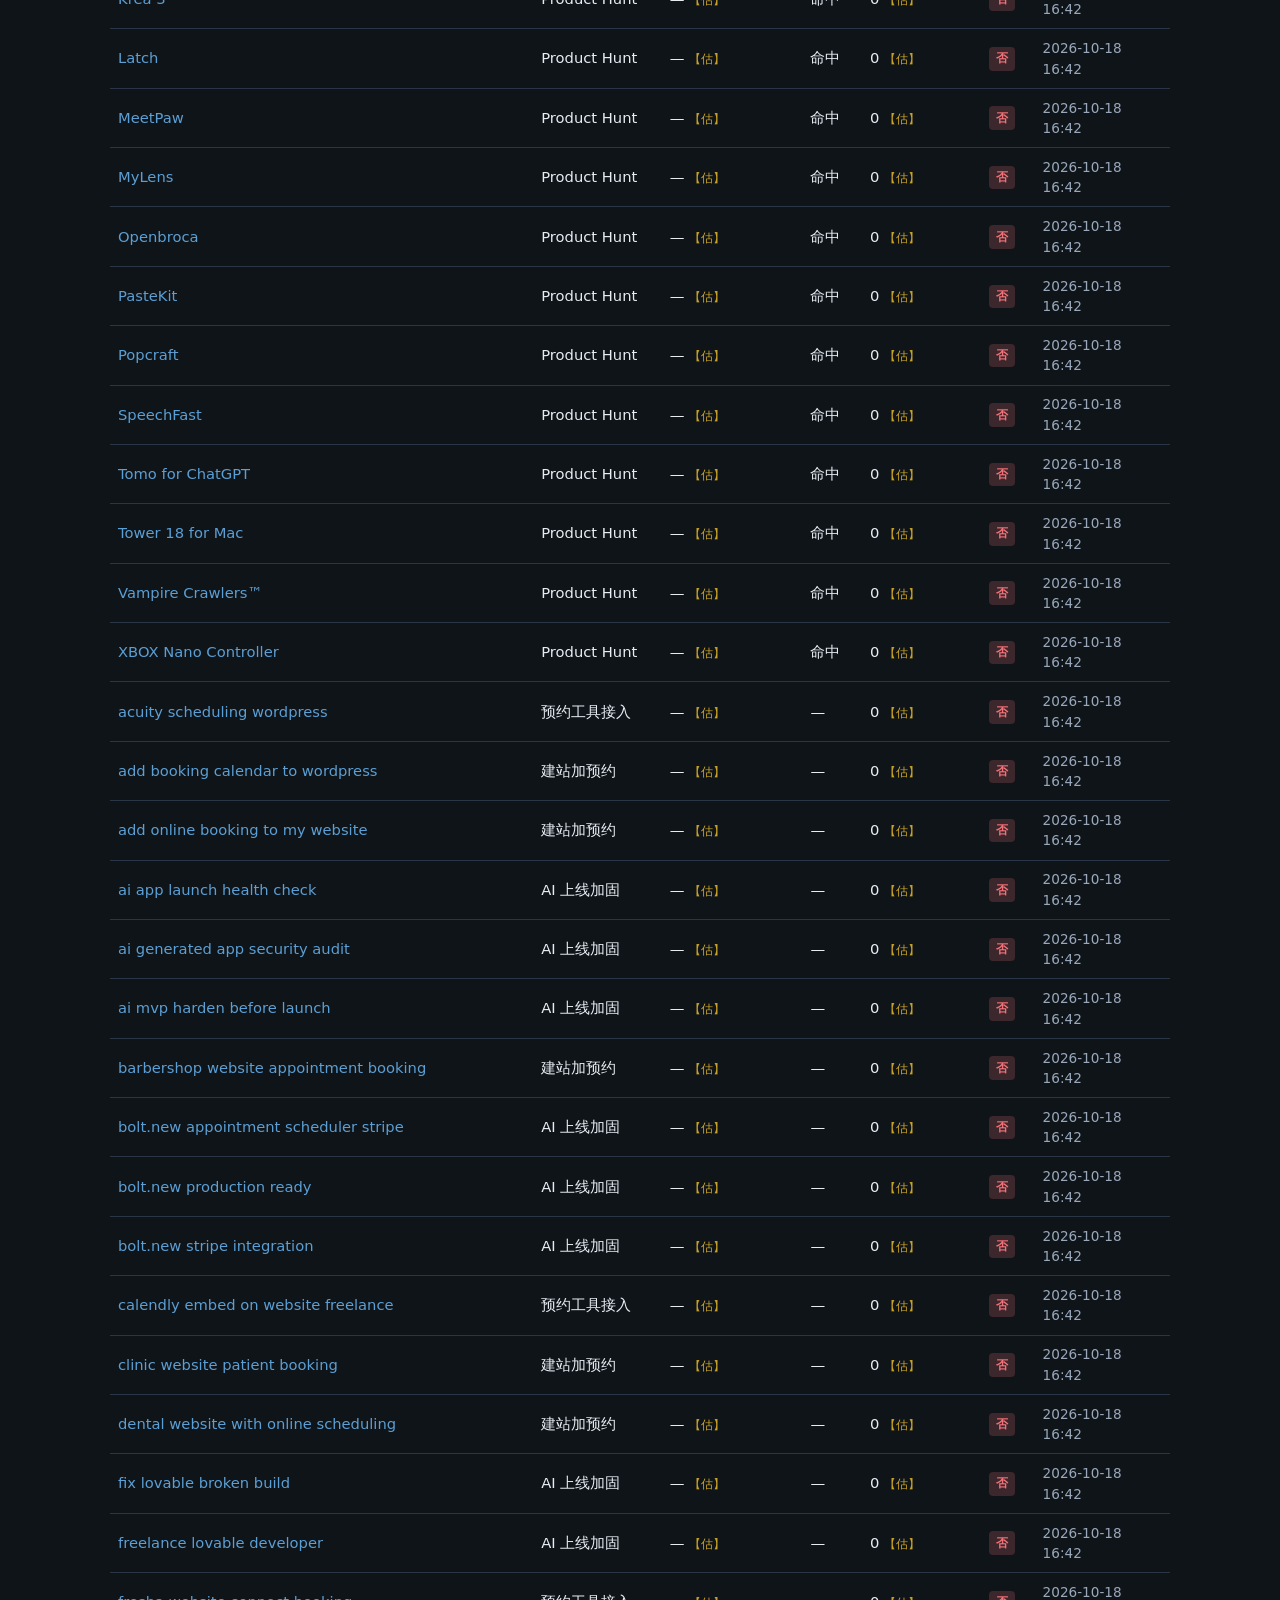
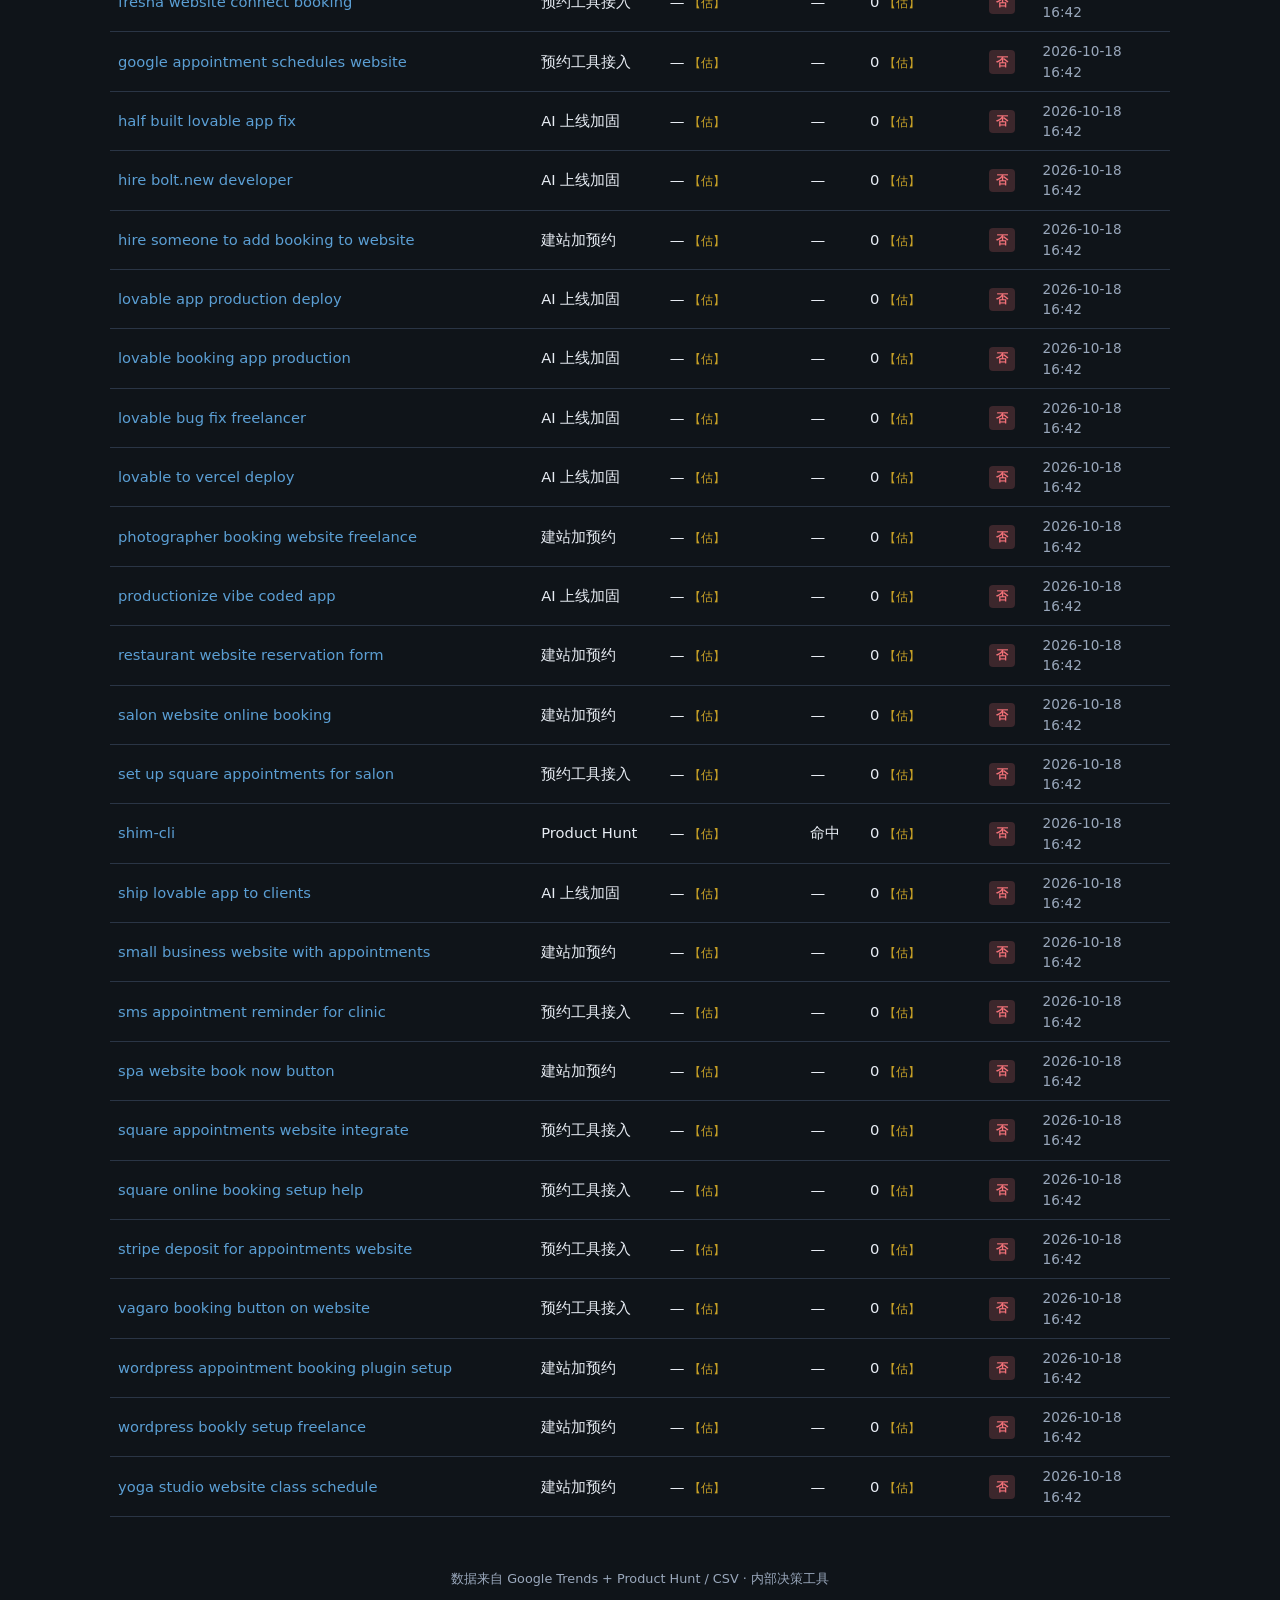
==== commit 5b3e7d50: "Add Chinese site intro on homepage above weekly section Co-authored-by: gaopfEditer <1241961245@qq.c" ====
--- a/public/index.html
+++ b/public/index.html
@@ -21,7 +21,7 @@
     <div id="site-meta-bar" class="site-meta-bar">加载元数据…</div>
   </header>
   <main>
-    <p class="site-intro">这是内部用的海外需求雷达：用公开 API 抓取 Freelancer 开放帖（约每 4 小时刷新），经双轨三关筛选后进入推荐池，在「接单帖」页查看；另一边交叉 Google Trends 与排行变更，在首页看机会卡与周榜。先看 jobs 里「推荐 + Open」再人工投标；Trends 若标演示数据则只作灵感。本站不登录平台、不自动投标。</p>
+    <p class="meta">这是内部用的海外需求雷达：用公开 API 抓取 Freelancer 开放帖（约每 4 小时刷新），经双轨三关筛选后进入推荐池，在「接单帖」页查看；另一边交叉 Google Trends 与排行变更，在首页看机会卡与周榜。先看 jobs 里「推荐 + Open」再人工投标；Trends 若标演示数据则只作灵感。本站不登录平台、不自动投标。</p>
     <section class="weekly-section" id="weekly">
       <h2>本周增长最快 <span class="meta" id="weekly-label"></span></h2>
       <div class="weekly-tabs">
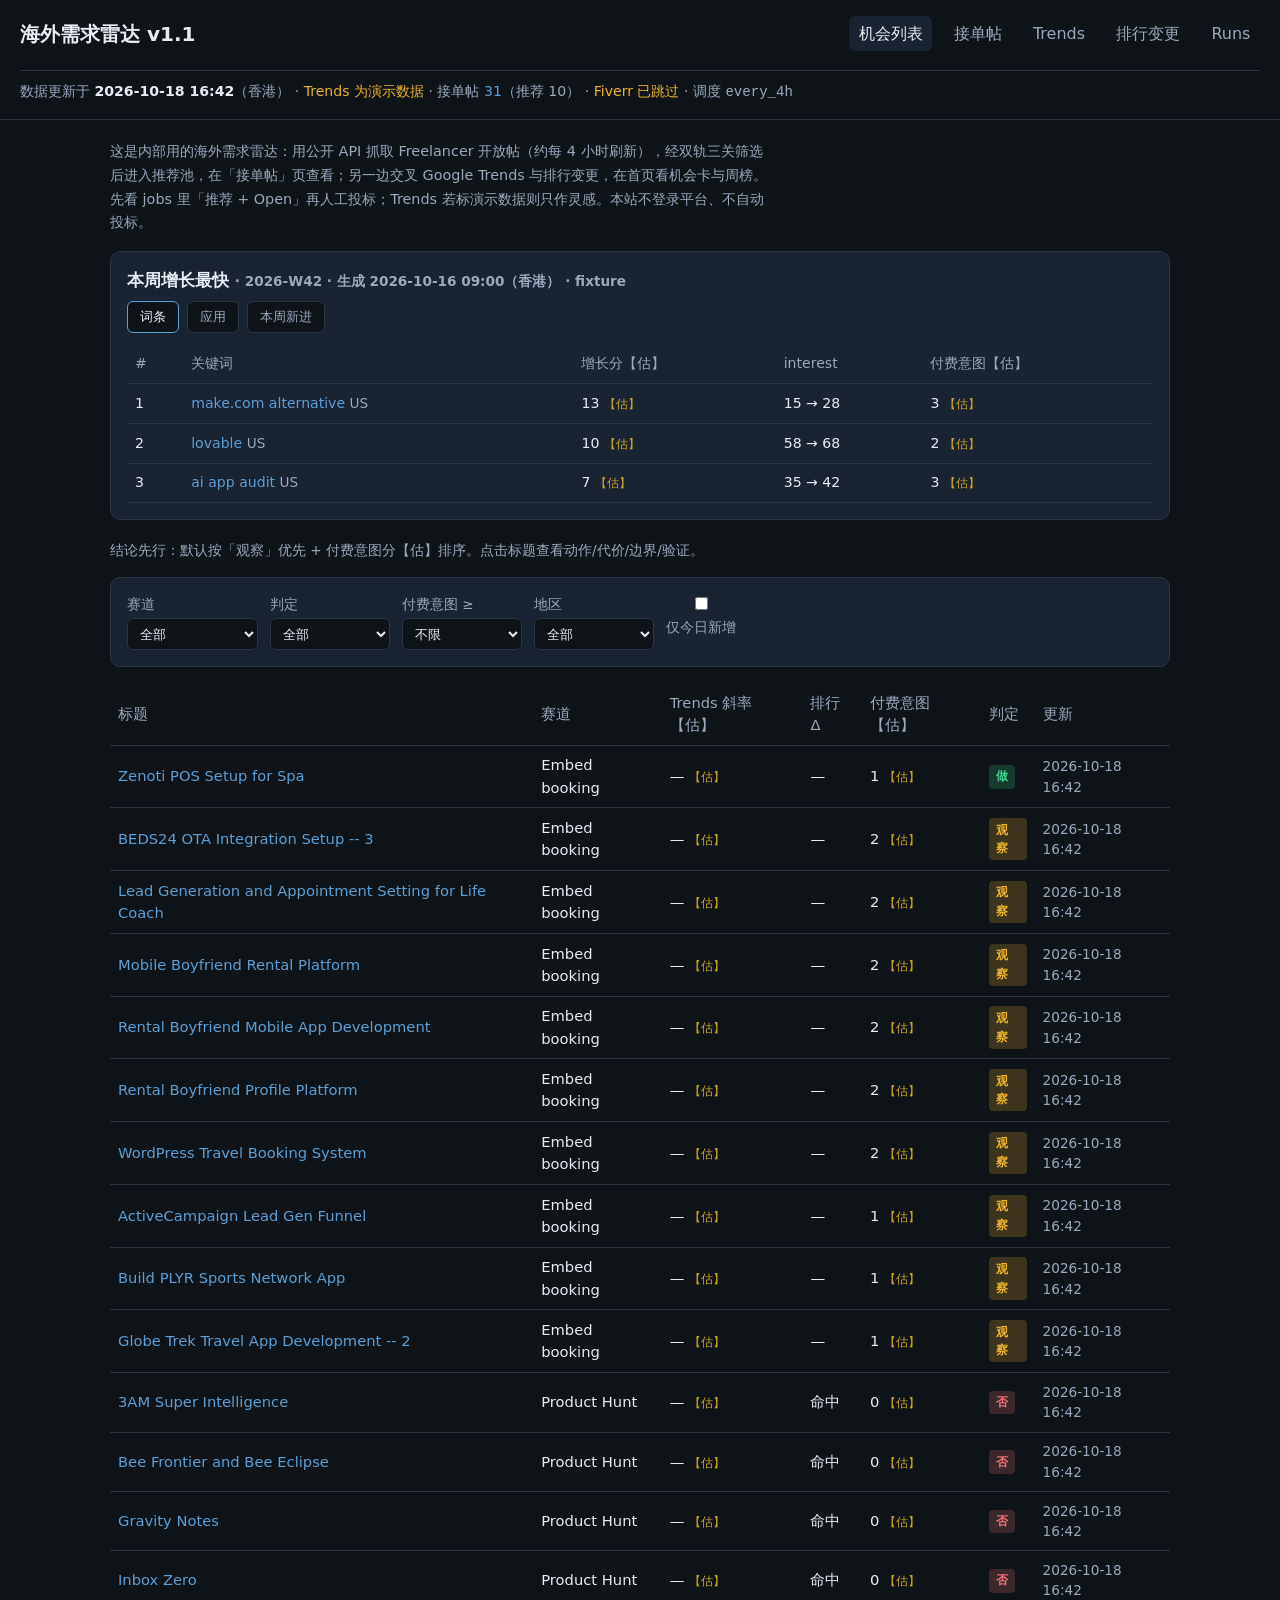
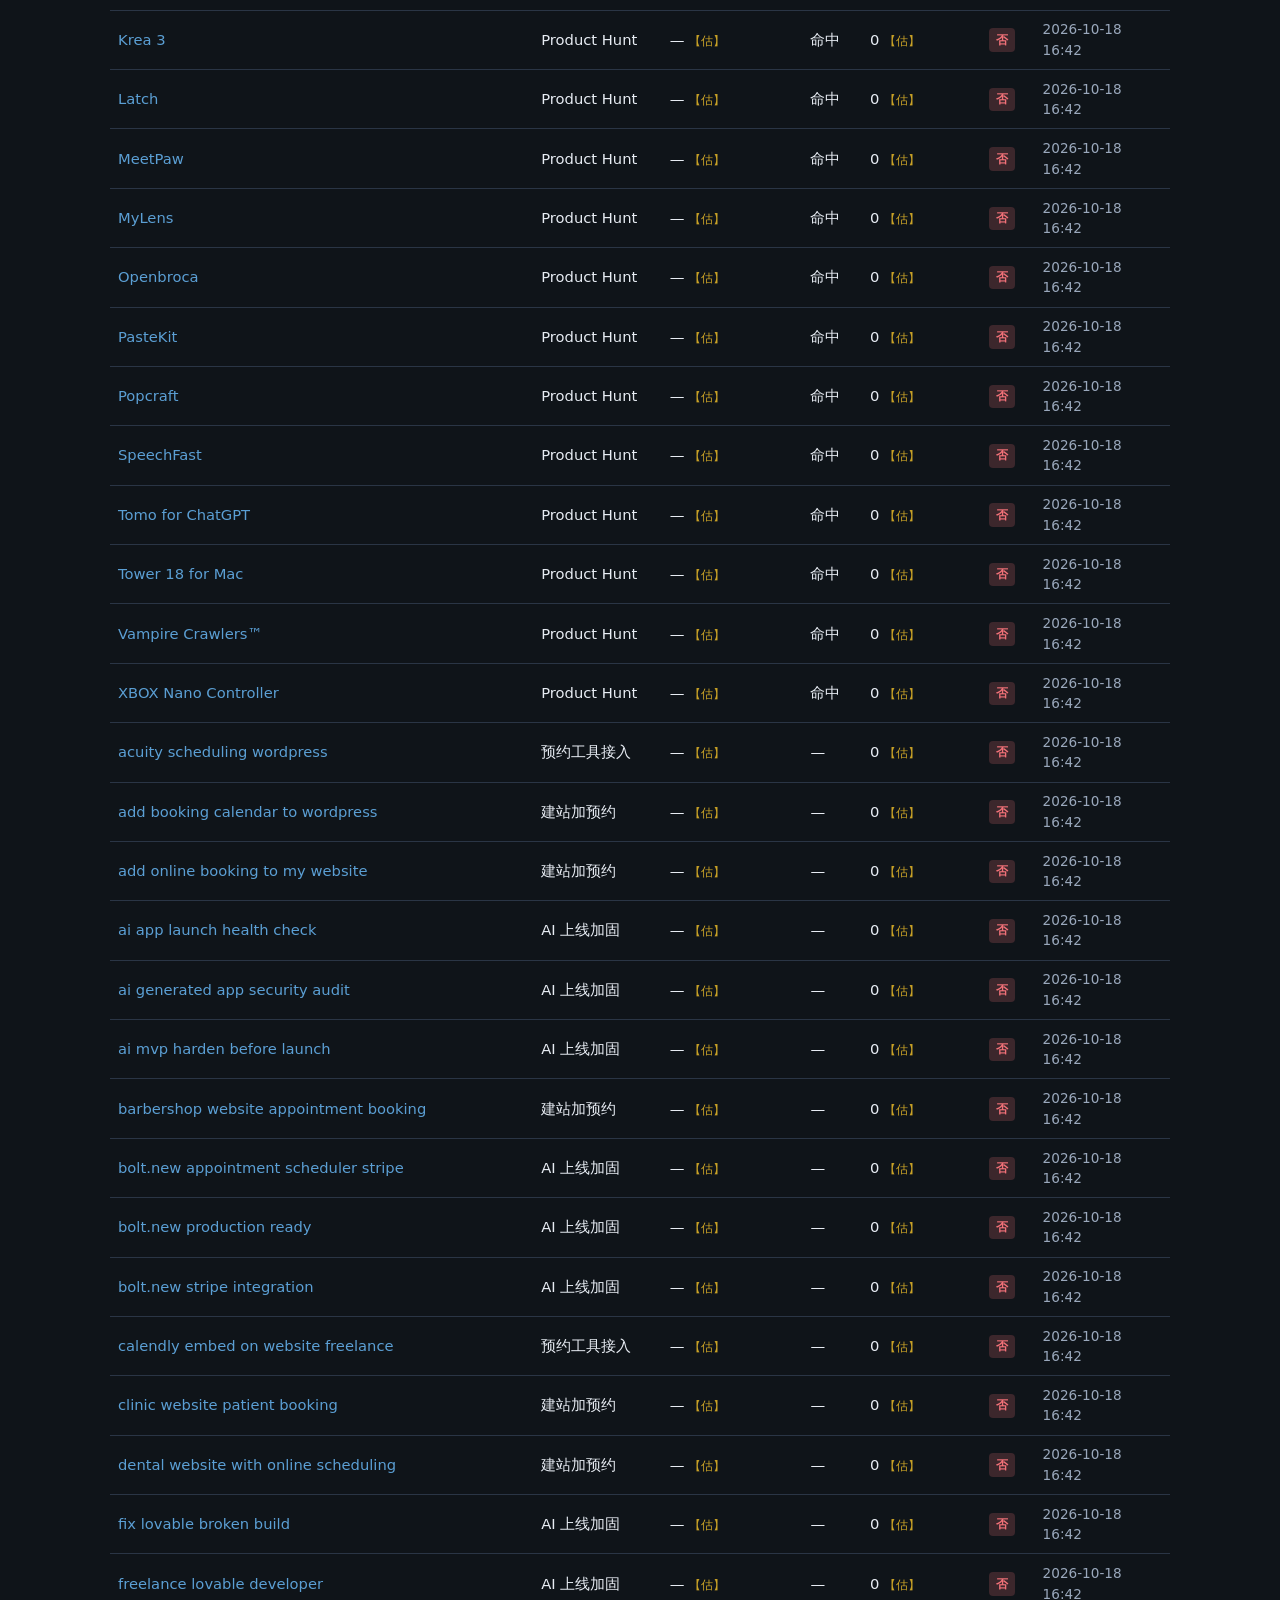
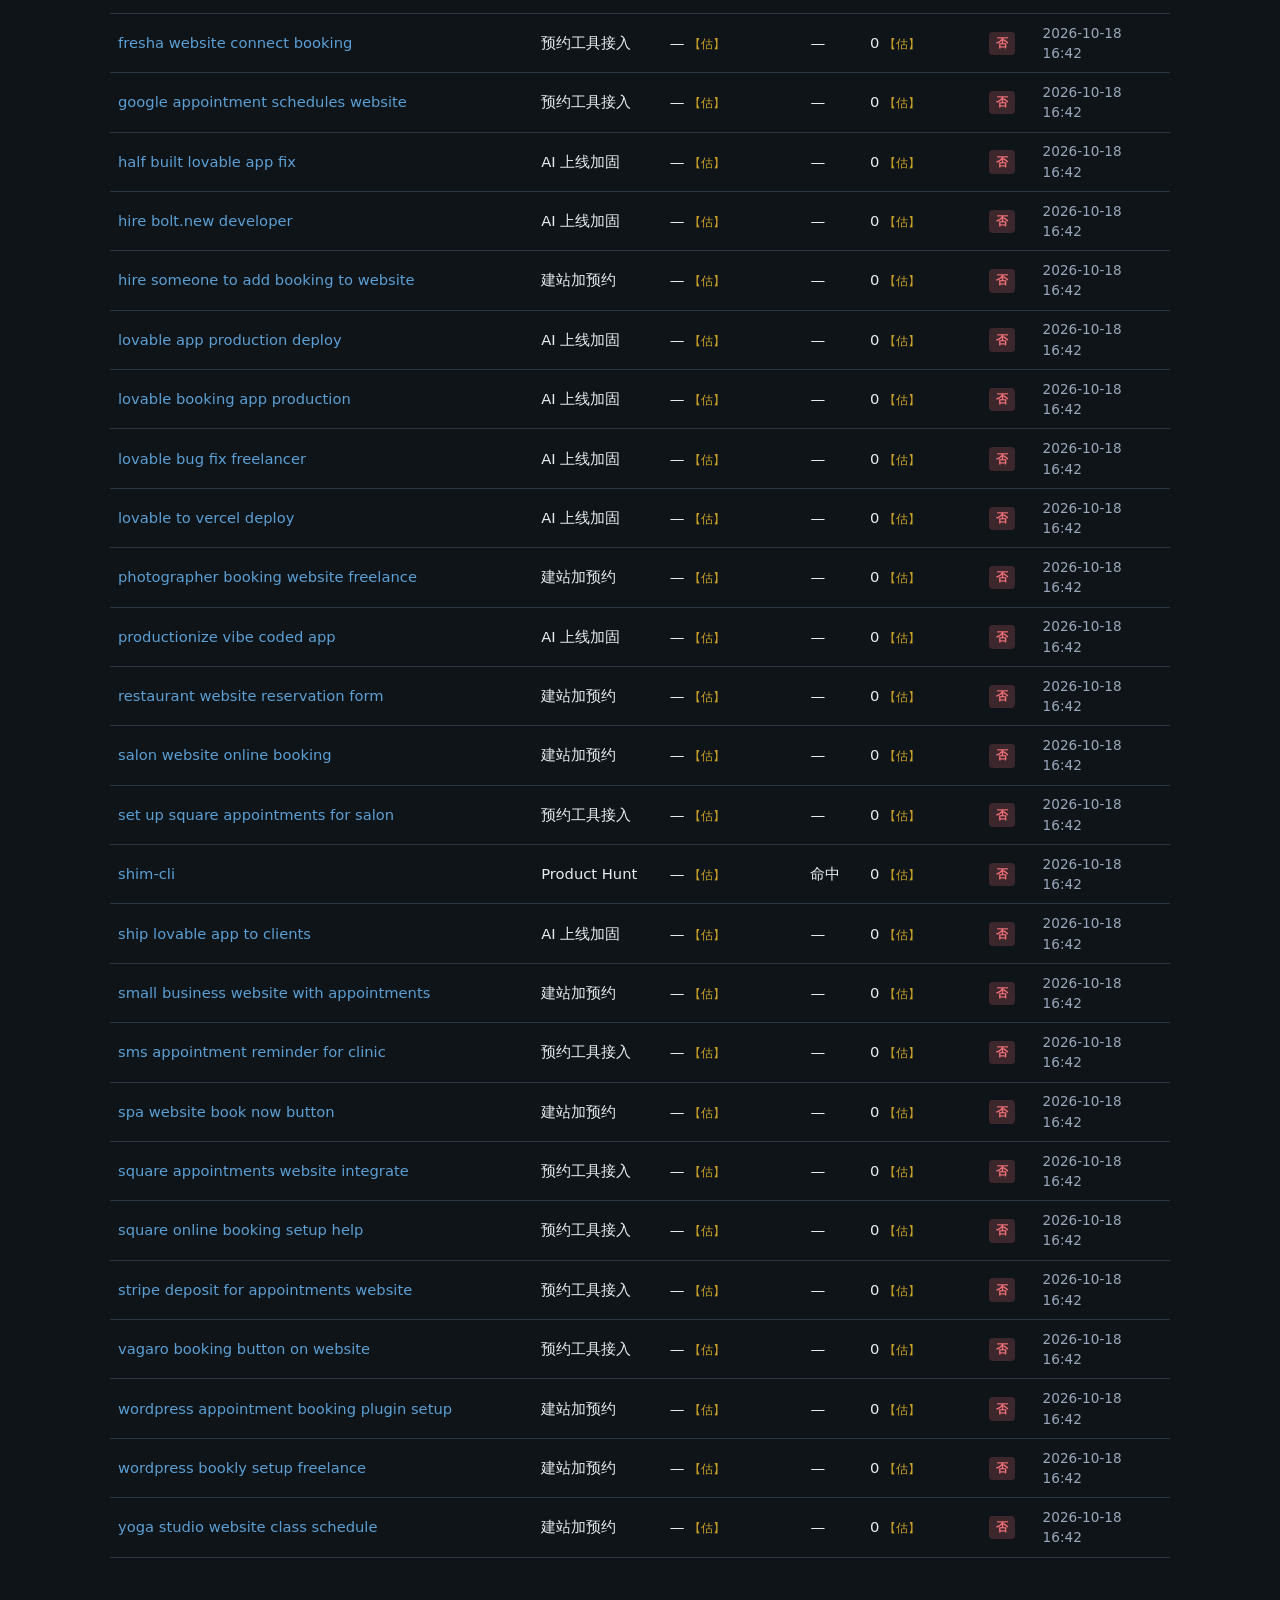
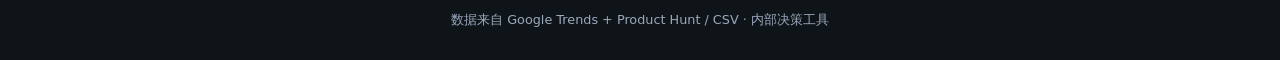
==== commit 1dd2e47c: "首页增加中文站点简介 (#8) Co-authored-by: Cursor Agent <cursoragent@cursor.com>" ====
--- a/public/index.html
+++ b/public/index.html
@@ -21,7 +21,7 @@
     <div id="site-meta-bar" class="site-meta-bar">加载元数据…</div>
   </header>
   <main>
-    <p class="meta">这是内部用的海外需求雷达：用公开 API 抓取 Freelancer 开放帖（约每 4 小时刷新），经双轨三关筛选后进入推荐池，在「接单帖」页查看；另一边交叉 Google Trends 与排行变更，在首页看机会卡与周榜。先看 jobs 里「推荐 + Open」再人工投标；Trends 若标演示数据则只作灵感。本站不登录平台、不自动投标。</p>
+    <p class="site-intro">这是内部用的海外需求雷达：用公开 API 抓取 Freelancer 开放帖（约每 4 小时刷新），经双轨三关筛选后进入推荐池，在「接单帖」页查看；另一边交叉 Google Trends 与排行变更，在首页看机会卡与周榜。先看 jobs 里「推荐 + Open」再人工投标；Trends 若标演示数据则只作灵感。本站不登录平台、不自动投标。</p>
     <section class="weekly-section" id="weekly">
       <h2>本周增长最快 <span class="meta" id="weekly-label"></span></h2>
       <div class="weekly-tabs">
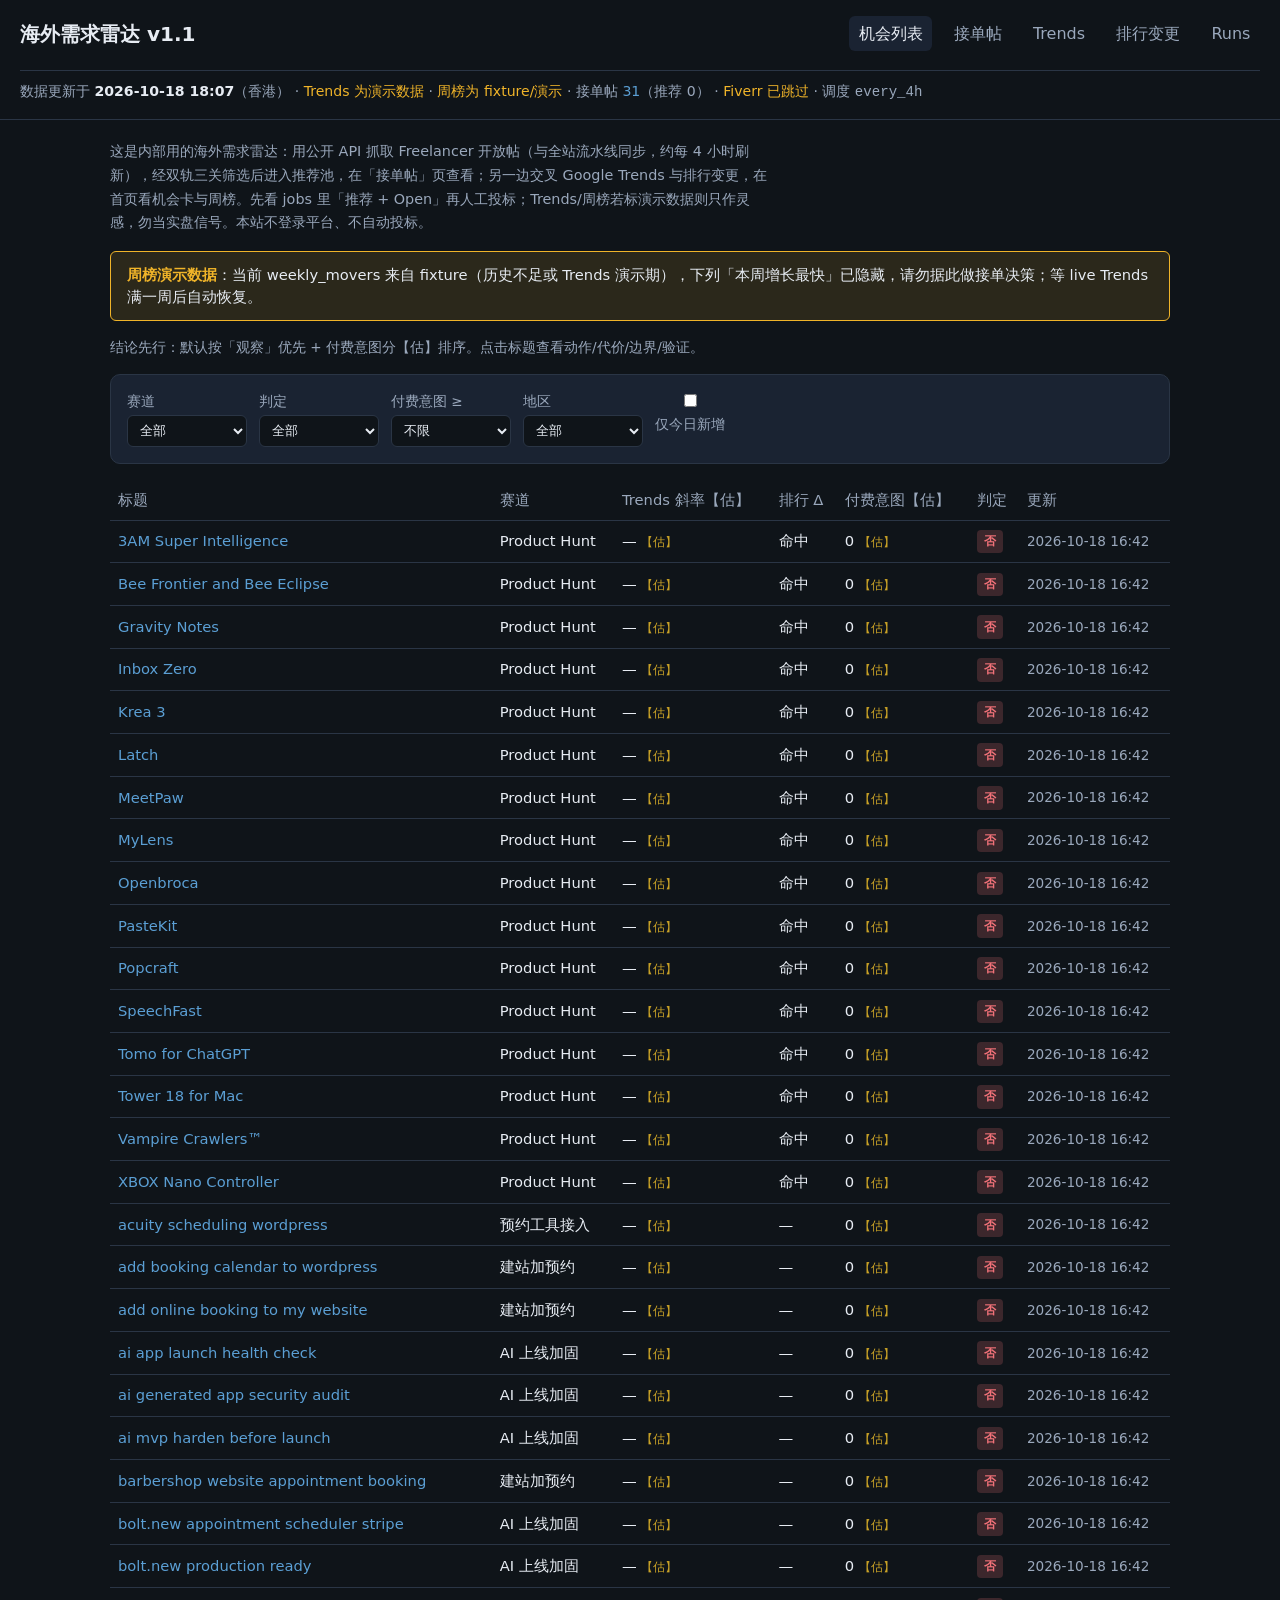
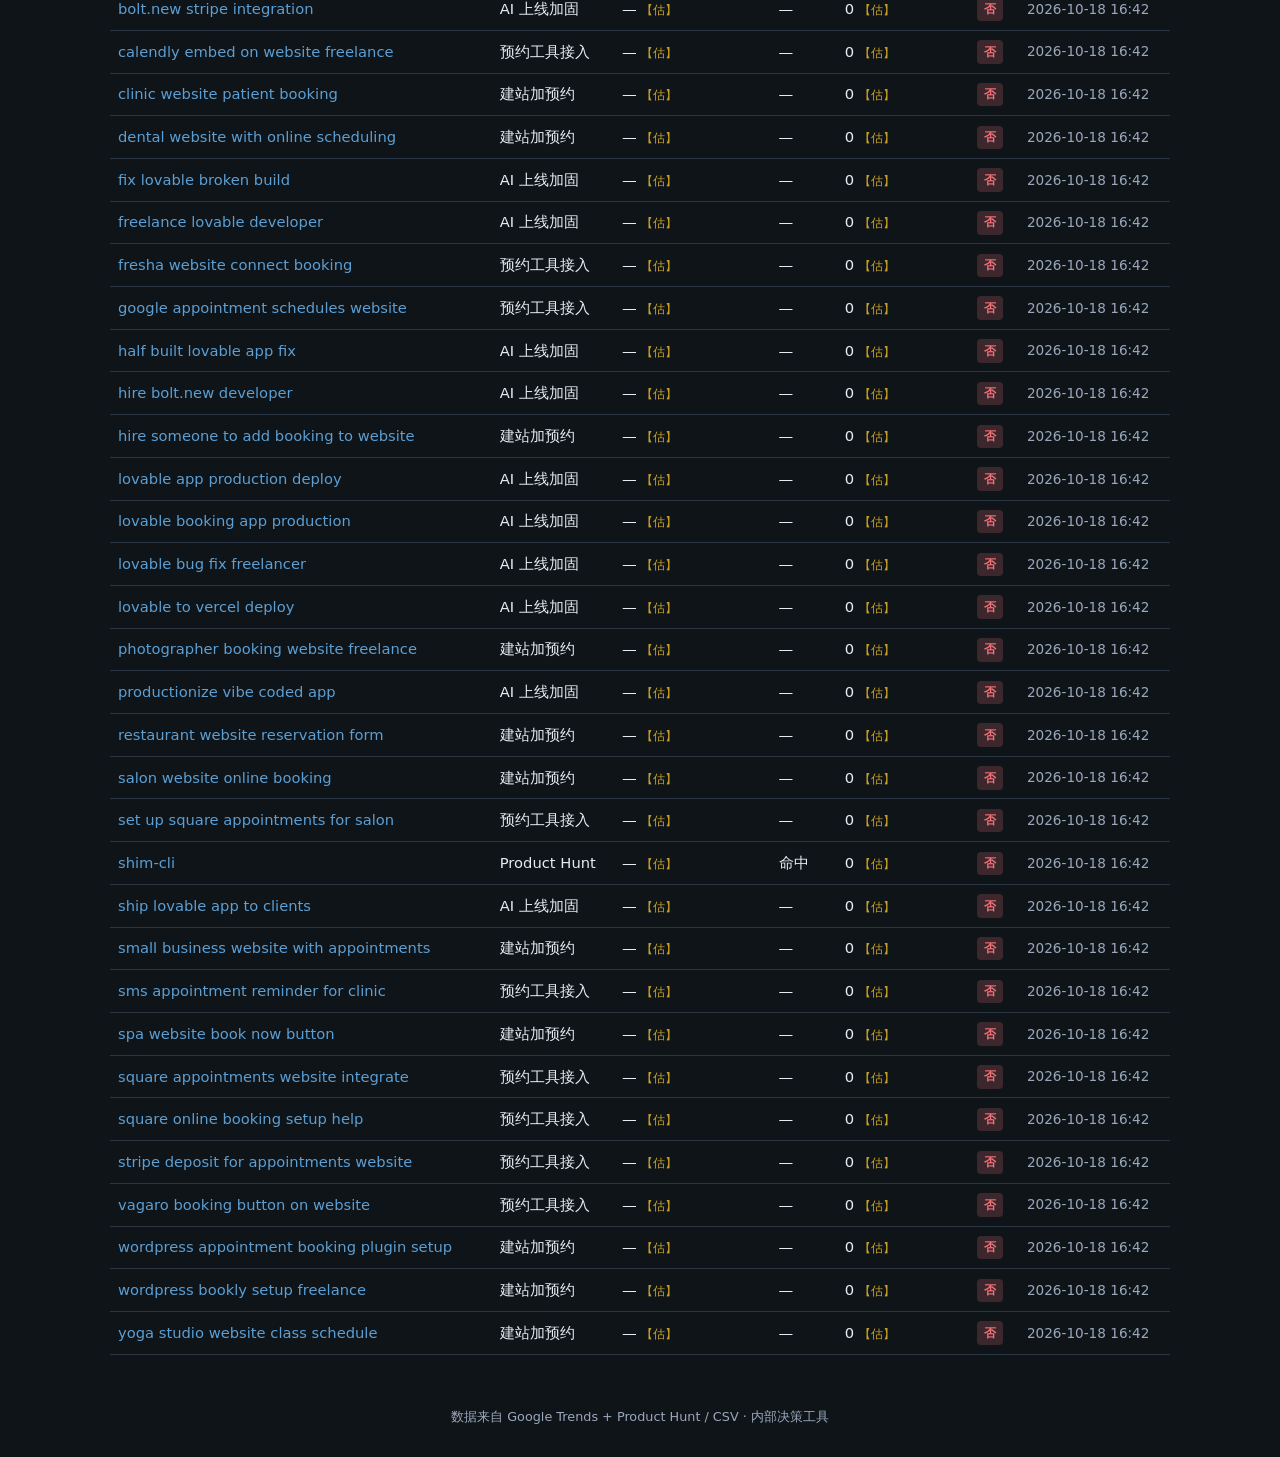
==== commit 2605c2f3: "fix: sync job/opportunity pipelines and tighten job screening - Align job-leads cron to 4h and merge" ====
--- a/public/index.html
+++ b/public/index.html
@@ -21,7 +21,8 @@
     <div id="site-meta-bar" class="site-meta-bar">加载元数据…</div>
   </header>
   <main>
-    <p class="site-intro">这是内部用的海外需求雷达：用公开 API 抓取 Freelancer 开放帖（约每 4 小时刷新），经双轨三关筛选后进入推荐池，在「接单帖」页查看；另一边交叉 Google Trends 与排行变更，在首页看机会卡与周榜。先看 jobs 里「推荐 + Open」再人工投标；Trends 若标演示数据则只作灵感。本站不登录平台、不自动投标。</p>
+    <p class="site-intro">这是内部用的海外需求雷达：用公开 API 抓取 Freelancer 开放帖（与全站流水线同步，约每 4 小时刷新），经双轨三关筛选后进入推荐池，在「接单帖」页查看；另一边交叉 Google Trends 与排行变更，在首页看机会卡与周榜。先看 jobs 里「推荐 + Open」再人工投标；Trends/周榜若标演示数据则只作灵感，勿当实盘信号。本站不登录平台、不自动投标。</p>
+    <div id="weekly-demo-notice" class="demo-notice" hidden></div>
     <section class="weekly-section" id="weekly">
       <h2>本周增长最快 <span class="meta" id="weekly-label"></span></h2>
       <div class="weekly-tabs">
@@ -69,7 +70,19 @@
     await renderSiteMetaBar();
     initWeeklyTabs();
 
+    const siteMeta = await loadJson("meta.json");
+    const weeklyDemo = Boolean(siteMeta.weekly_demo_active);
+    if (weeklyDemo) {
+      const notice = document.getElementById("weekly-demo-notice");
+      notice.hidden = false;
+      notice.innerHTML =
+        "<strong>周榜演示数据</strong>：当前 weekly_movers 来自 fixture（历史不足或 Trends 演示期），" +
+        "下列「本周增长最快」已隐藏，请勿据此做接单决策；等 live Trends 满一周后自动恢复。";
+      document.getElementById("weekly").classList.add("is-demo-hidden");
+    }
+
     try {
+      if (weeklyDemo) throw new Error("weekly demo — skip render");
       const weekly = await loadJson("weekly_movers.json");
       document.getElementById("weekly-label").textContent =
         `· ${weekly.week || ""} · 生成 ${formatMetaDisplay(weekly.generated_at)}（香港）${weekly.source === "fixture" ? " · fixture" : ""}`;
--- a/public/assets/style.css
+++ b/public/assets/style.css
@@ -45,6 +45,18 @@
   color: var(--muted);
 }
 .site-meta-bar strong { color: var(--text); }
+.demo-notice {
+  margin: 0 0 1rem;
+  padding: 0.75rem 1rem;
+  border: 1px solid var(--amber);
+  border-radius: 6px;
+  background: rgba(240, 180, 41, 0.12);
+  color: var(--text);
+  font-size: 0.92rem;
+}
+.demo-notice strong { color: var(--amber); }
+.weekly-section.is-demo-hidden { display: none; }
+
 .site-intro {
   margin: 0 0 1rem;
   max-width: 72ch;
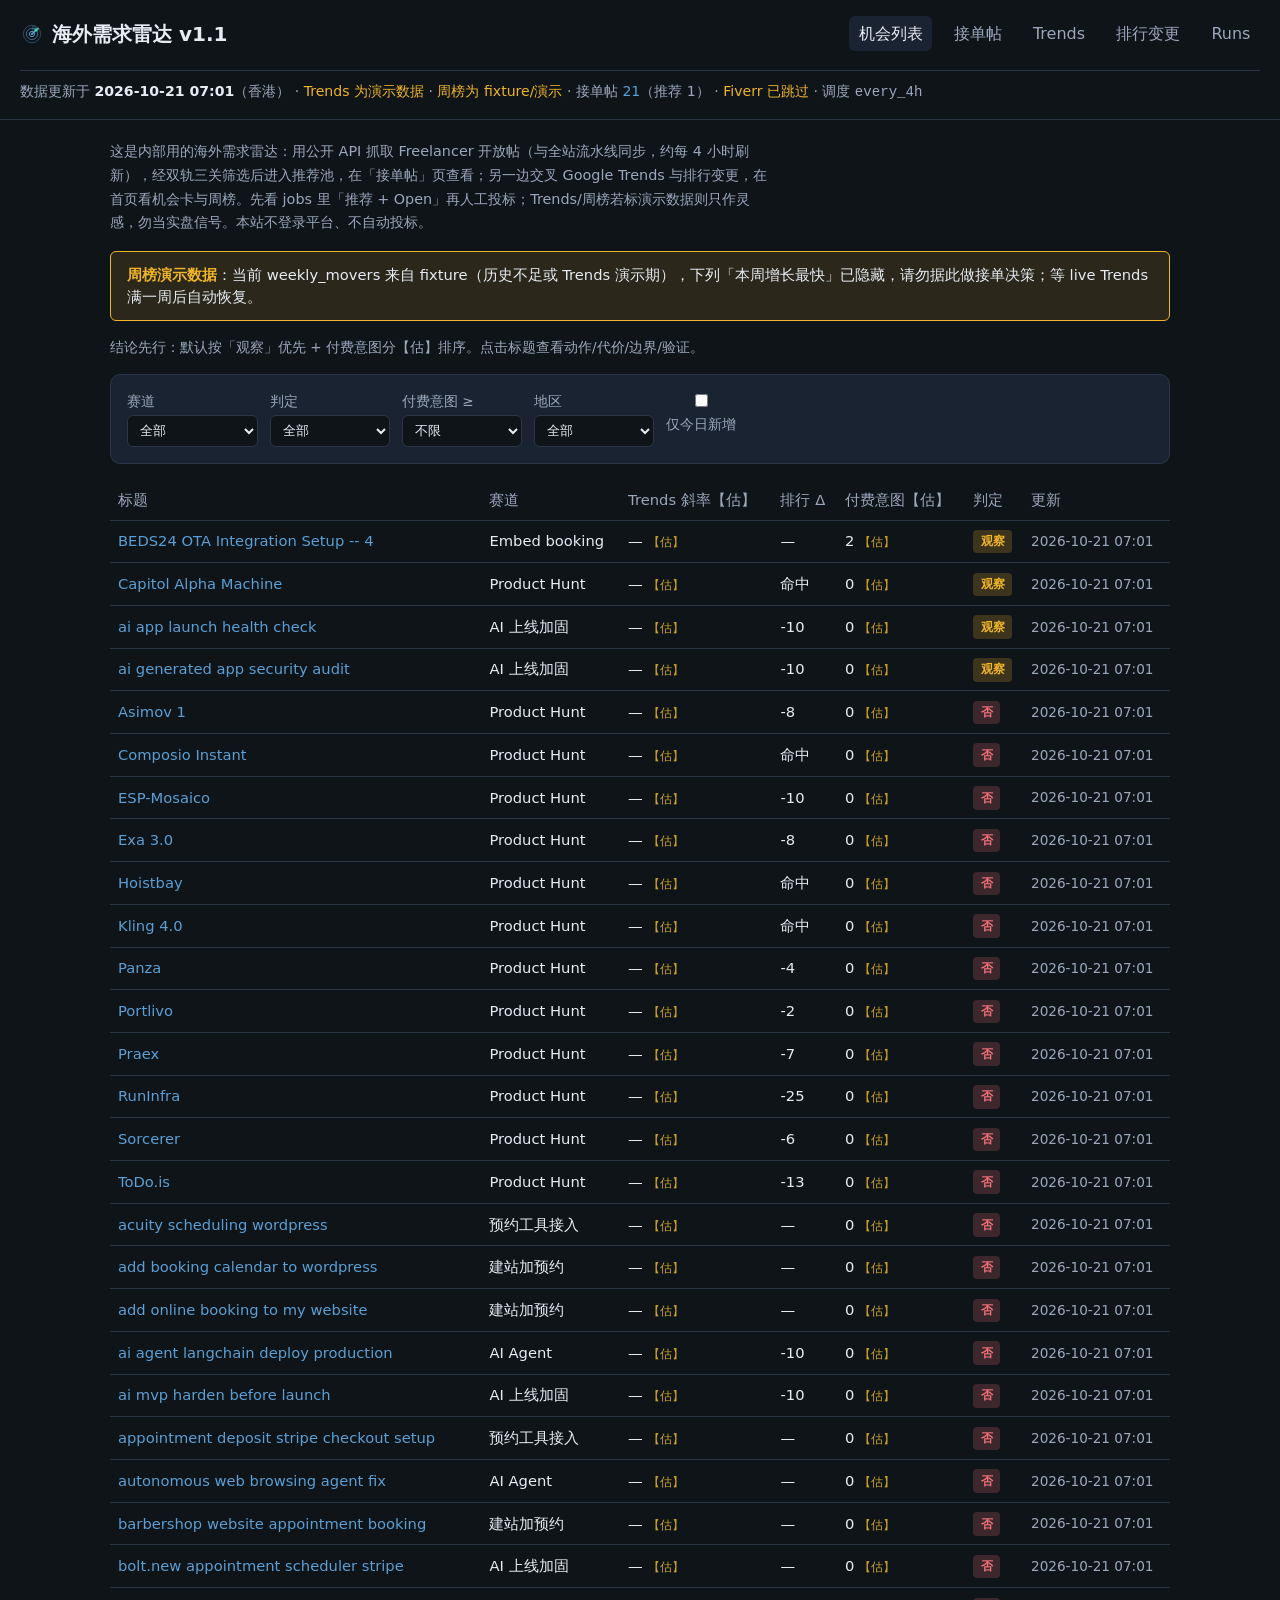
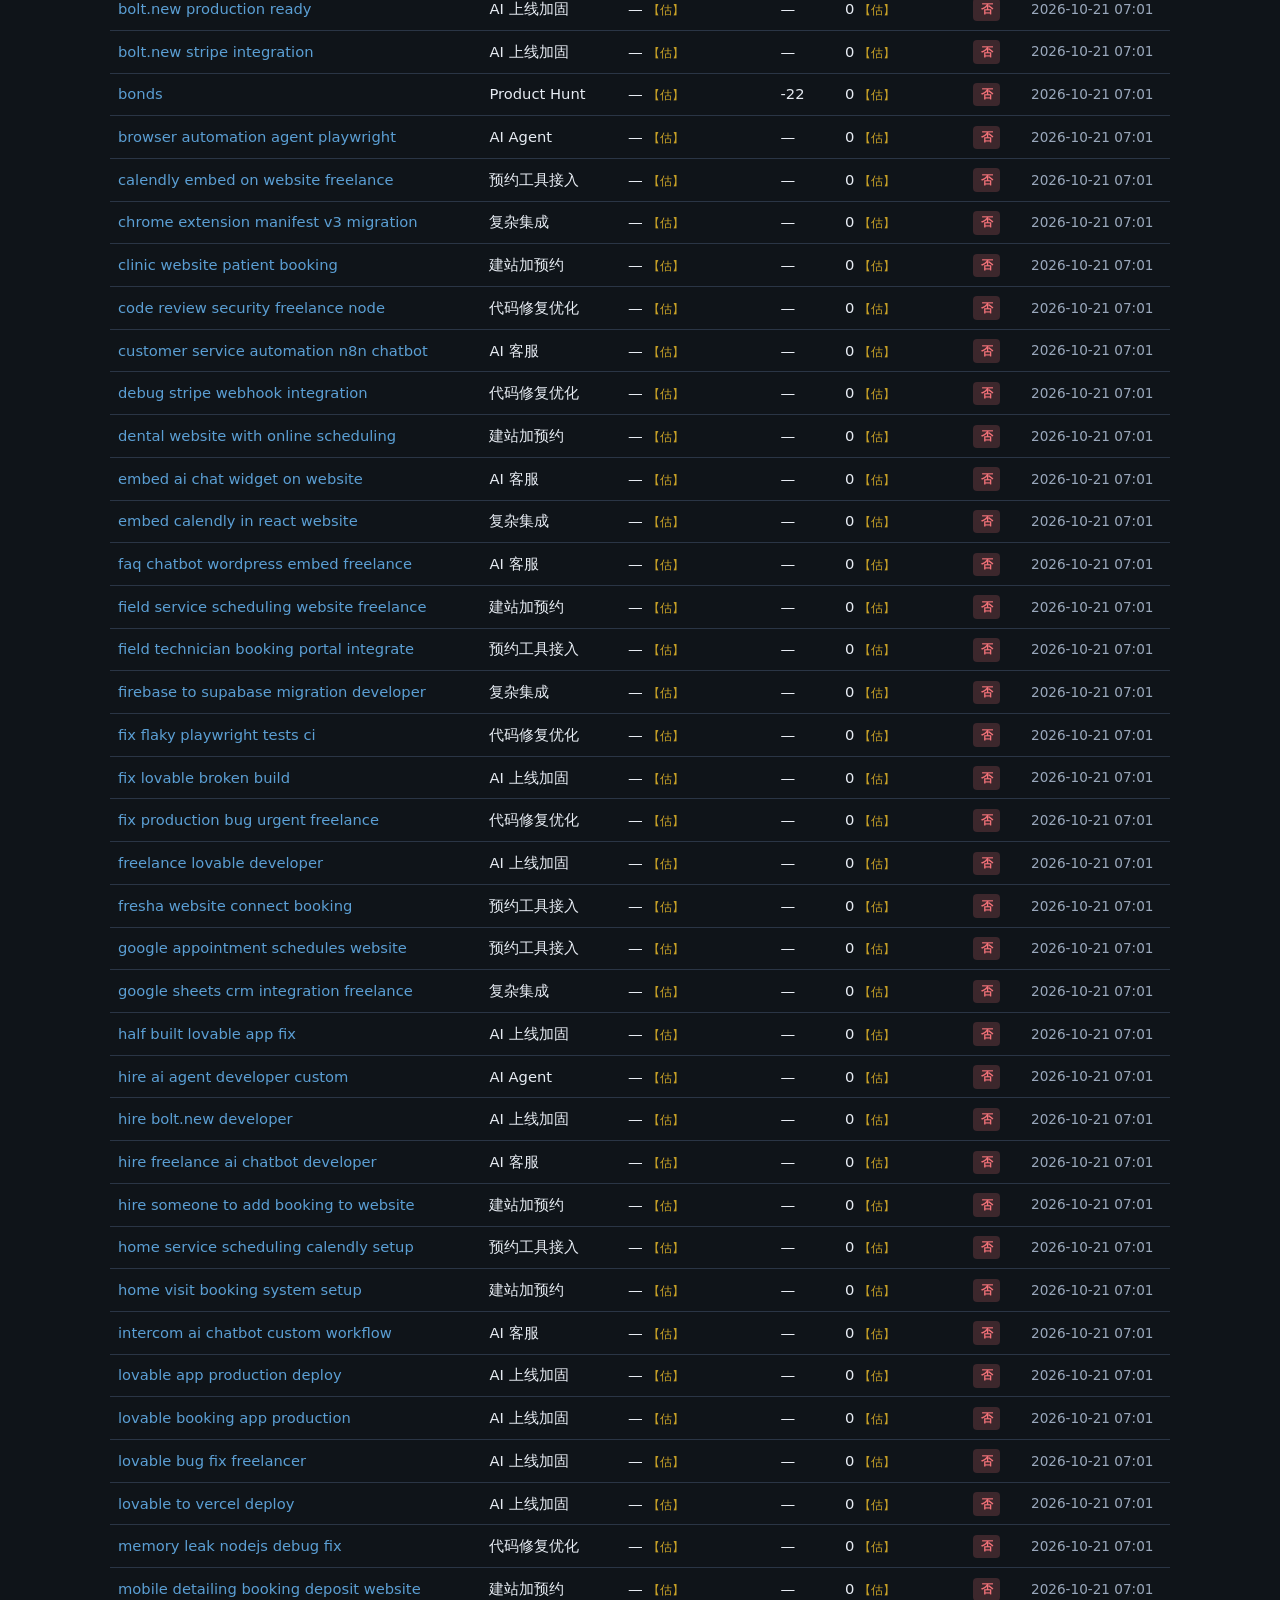
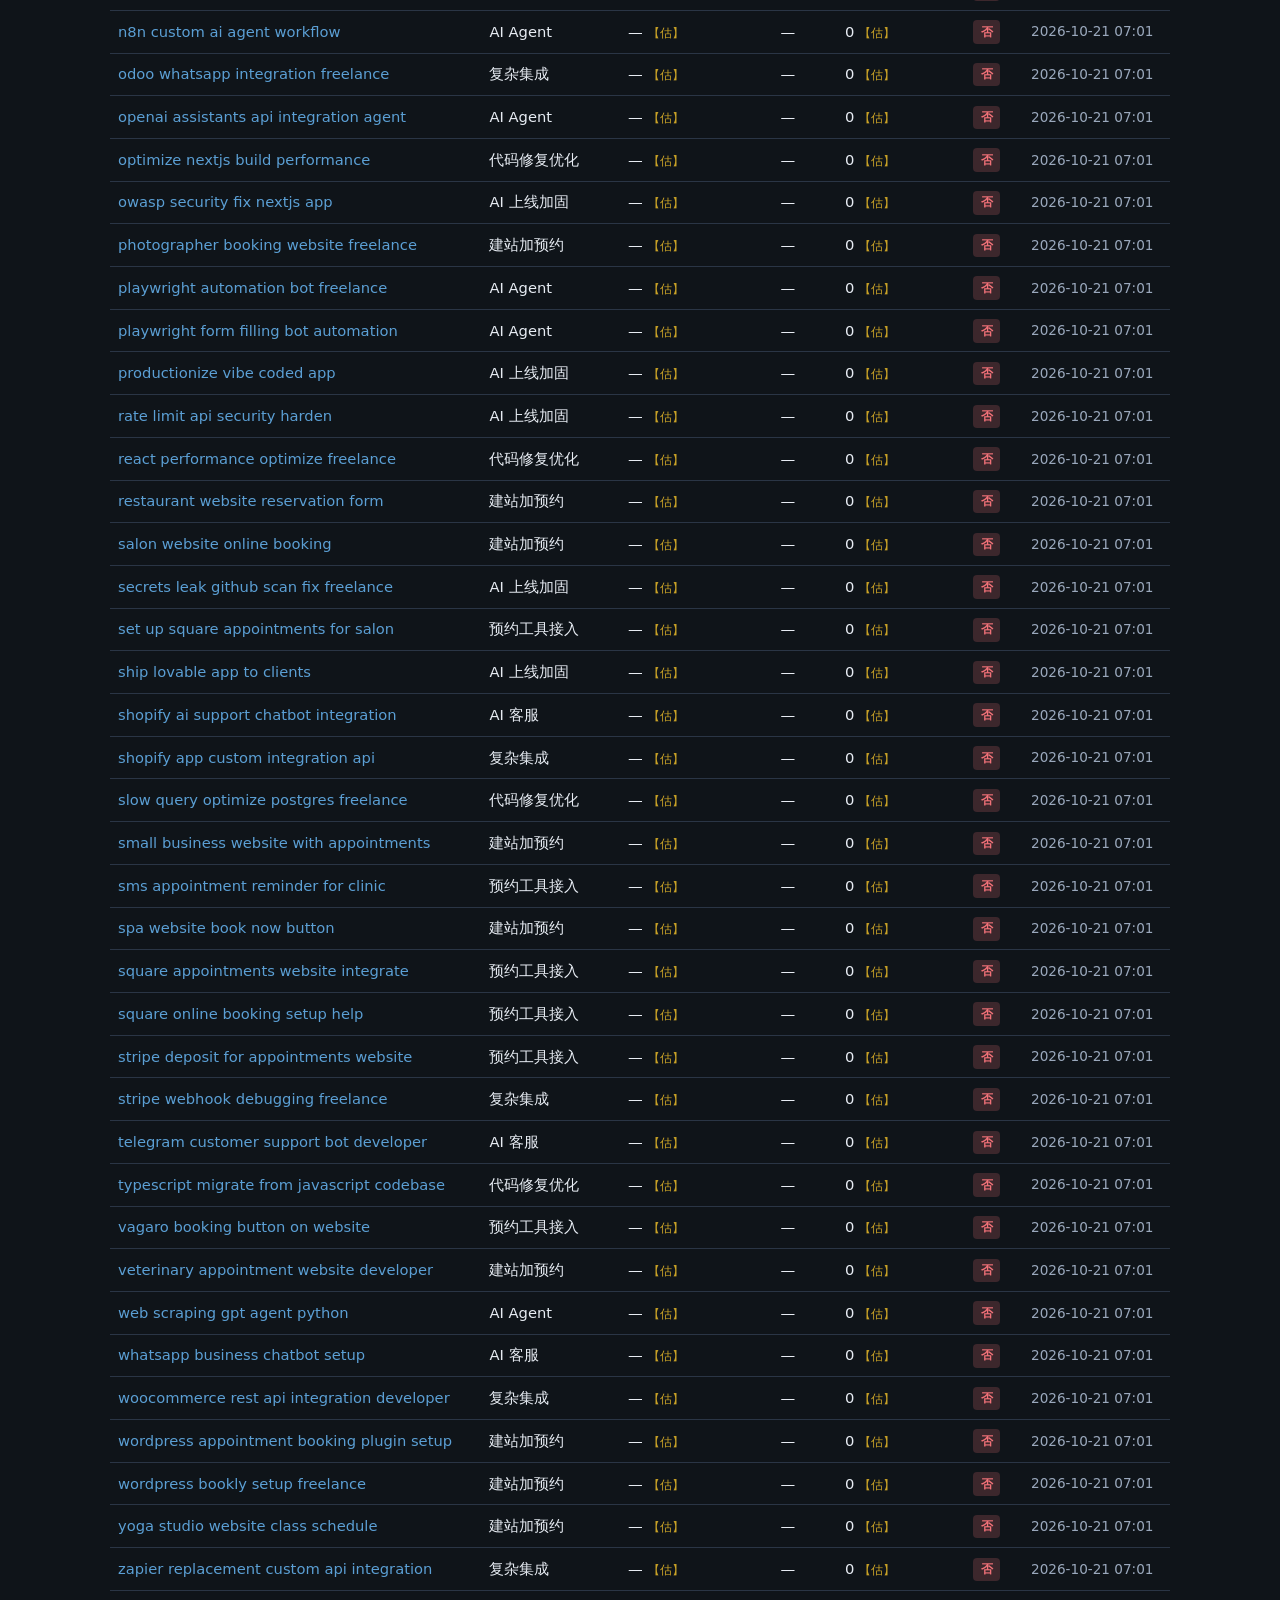
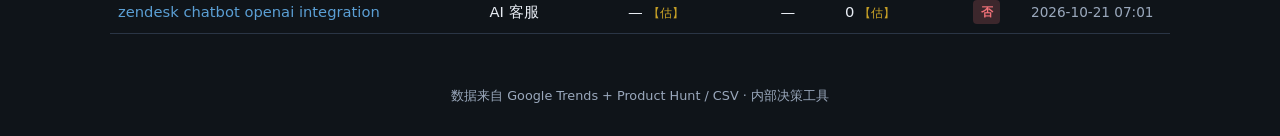
==== commit 804d15b6: "Add radar favicon and header brand mark across static pages Introduce SVG favicon with concentric ri" ====
--- a/public/index.html
+++ b/public/index.html
@@ -4,12 +4,15 @@
   <meta charset="UTF-8" />
   <meta name="viewport" content="width=device-width, initial-scale=1" />
   <title>海外需求雷达 — 机会列表</title>
+  <link rel="icon" href="assets/favicon.svg" type="image/svg+xml" />
+  <link rel="apple-touch-icon" href="assets/apple-touch-icon.png" />
+  <meta name="theme-color" content="#0f1419" />
   <link rel="stylesheet" href="assets/style.css" />
 </head>
 <body data-page="opportunities">
   <header>
     <div class="header-top">
-      <h1>海外需求雷达 v1.1</h1>
+      <h1><img src="assets/favicon.svg" alt="" class="brand-mark" width="24" height="24" />海外需求雷达 v1.1</h1>
       <nav>
         <a href="index.html" data-page="opportunities">机会列表</a>
         <a href="jobs.html" data-page="jobs">接单帖</a>
--- a/public/assets/style.css
+++ b/public/assets/style.css
@@ -35,7 +35,20 @@
   justify-content: space-between;
   width: 100%;
 }
-header h1 { margin: 0; font-size: 1.25rem; font-weight: 600; }
+header h1 {
+  margin: 0;
+  font-size: 1.25rem;
+  font-weight: 600;
+  display: flex;
+  align-items: center;
+  gap: 0.5rem;
+}
+.brand-mark {
+  flex-shrink: 0;
+  display: block;
+  width: 24px;
+  height: 24px;
+}
 .site-meta-bar {
   width: 100%;
   margin-top: 0.65rem;
@@ -205,6 +218,49 @@
 tr.job-row-important td:first-child + td + td + td + td { font-weight: 500; }
 tr.job-row-important .btn-pin { color: var(--amber); border-color: rgba(240, 180, 41, 0.45); }
 
+.keyword-bank {
+  margin-bottom: 1rem;
+  padding: 0.75rem 1rem;
+  background: var(--card);
+  border: 1px solid var(--border);
+  border-radius: 10px;
+  font-size: 0.88rem;
+}
+.keyword-bank summary {
+  cursor: pointer;
+  font-weight: 600;
+  color: var(--text);
+  list-style: none;
+}
+.keyword-bank summary::-webkit-details-marker { display: none; }
+.keyword-bank-hint { margin: 0.5rem 0 0.75rem; }
+.kw-track { margin-bottom: 0.85rem; }
+.kw-track h3 {
+  margin: 0 0 0.35rem;
+  font-size: 0.82rem;
+  font-weight: 600;
+  color: var(--muted);
+}
+.kw-chips { display: flex; flex-wrap: wrap; gap: 0.35rem; }
+.kw-chip {
+  display: inline-flex;
+  align-items: center;
+  gap: 0.35rem;
+  background: var(--bg);
+  color: var(--text);
+  border: 1px solid var(--border);
+  border-radius: 6px;
+  padding: 0.25rem 0.45rem;
+  font-size: 0.78rem;
+  cursor: pointer;
+  text-align: left;
+  max-width: 100%;
+}
+.kw-chip:hover { border-color: var(--accent); }
+.kw-chip-copied { border-color: var(--green); color: var(--green); }
+.badge-heat-hot { background: rgba(240, 180, 41, 0.18); color: var(--amber); }
+.badge-heat-cold { background: rgba(91, 159, 212, 0.18); color: var(--accent); }
+
 @media (max-width: 640px) {
   table { font-size: 0.82rem; }
   .hide-sm { display: none; }
